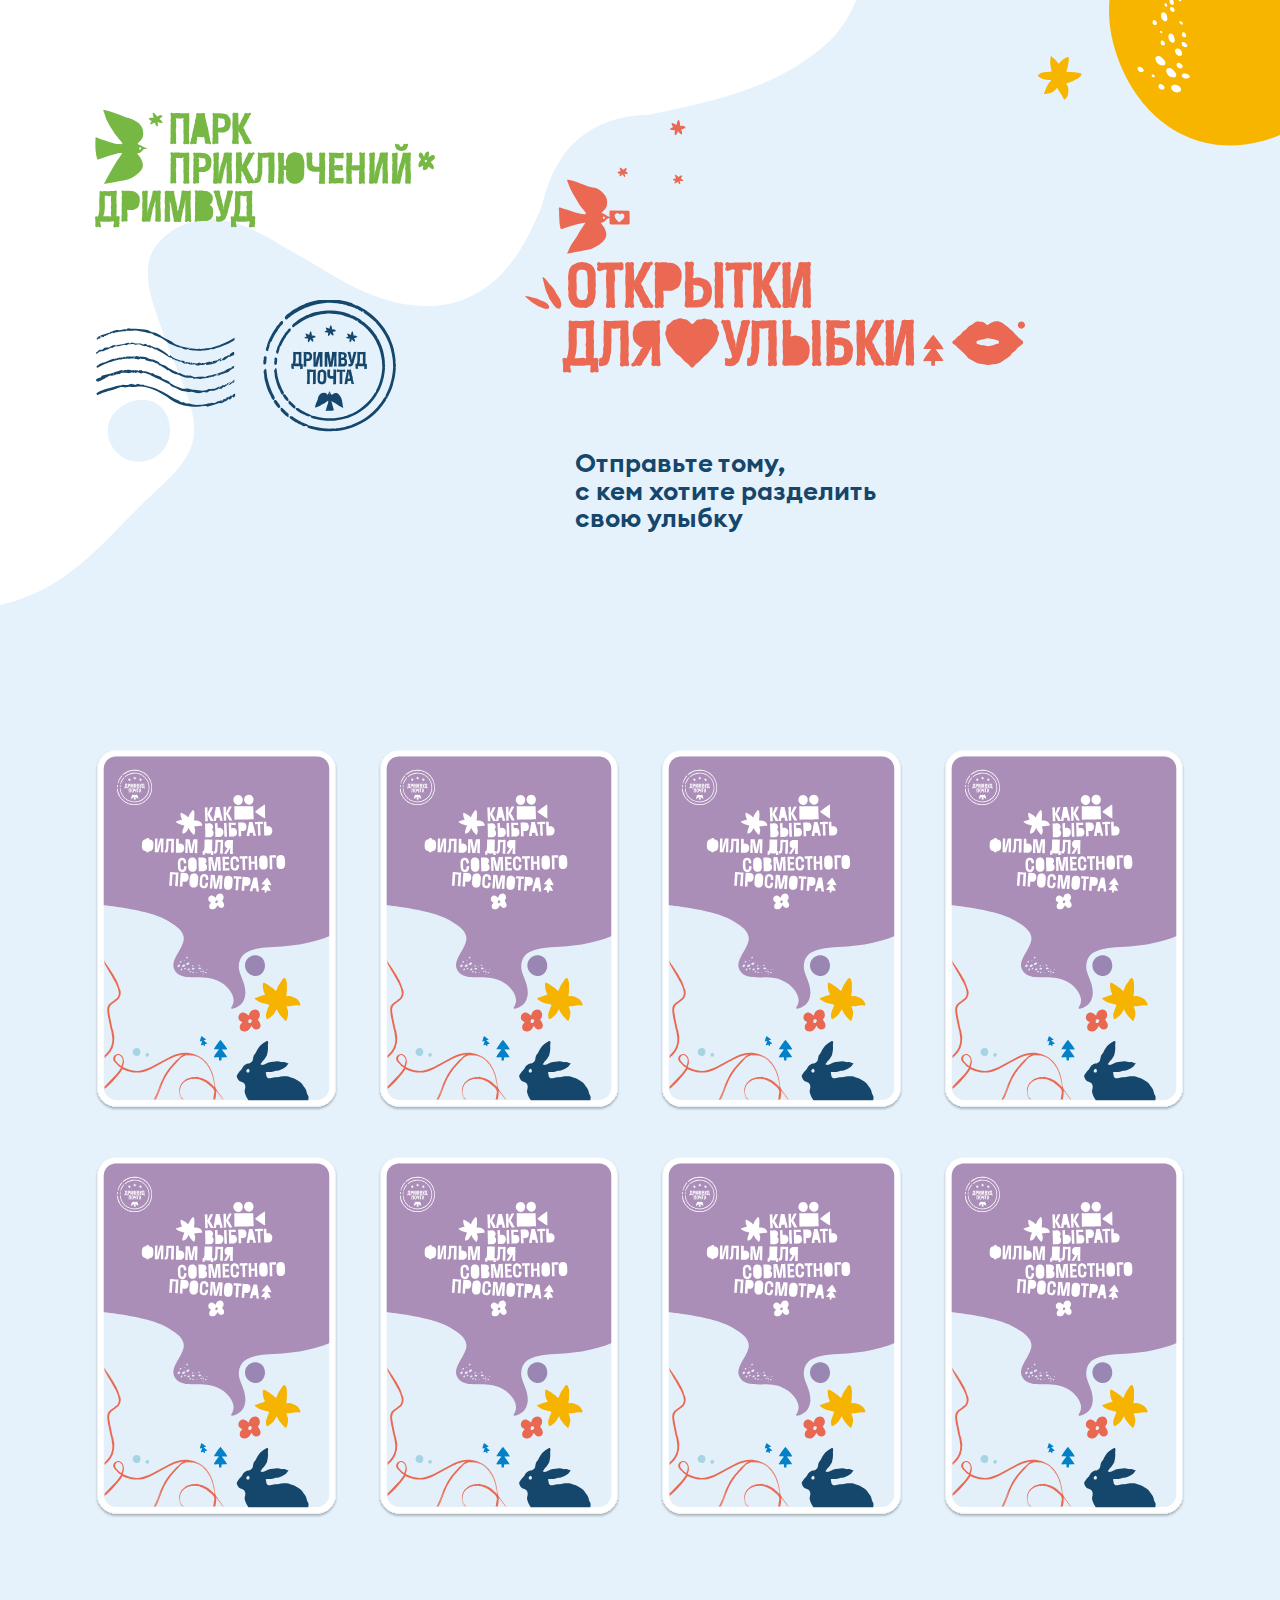
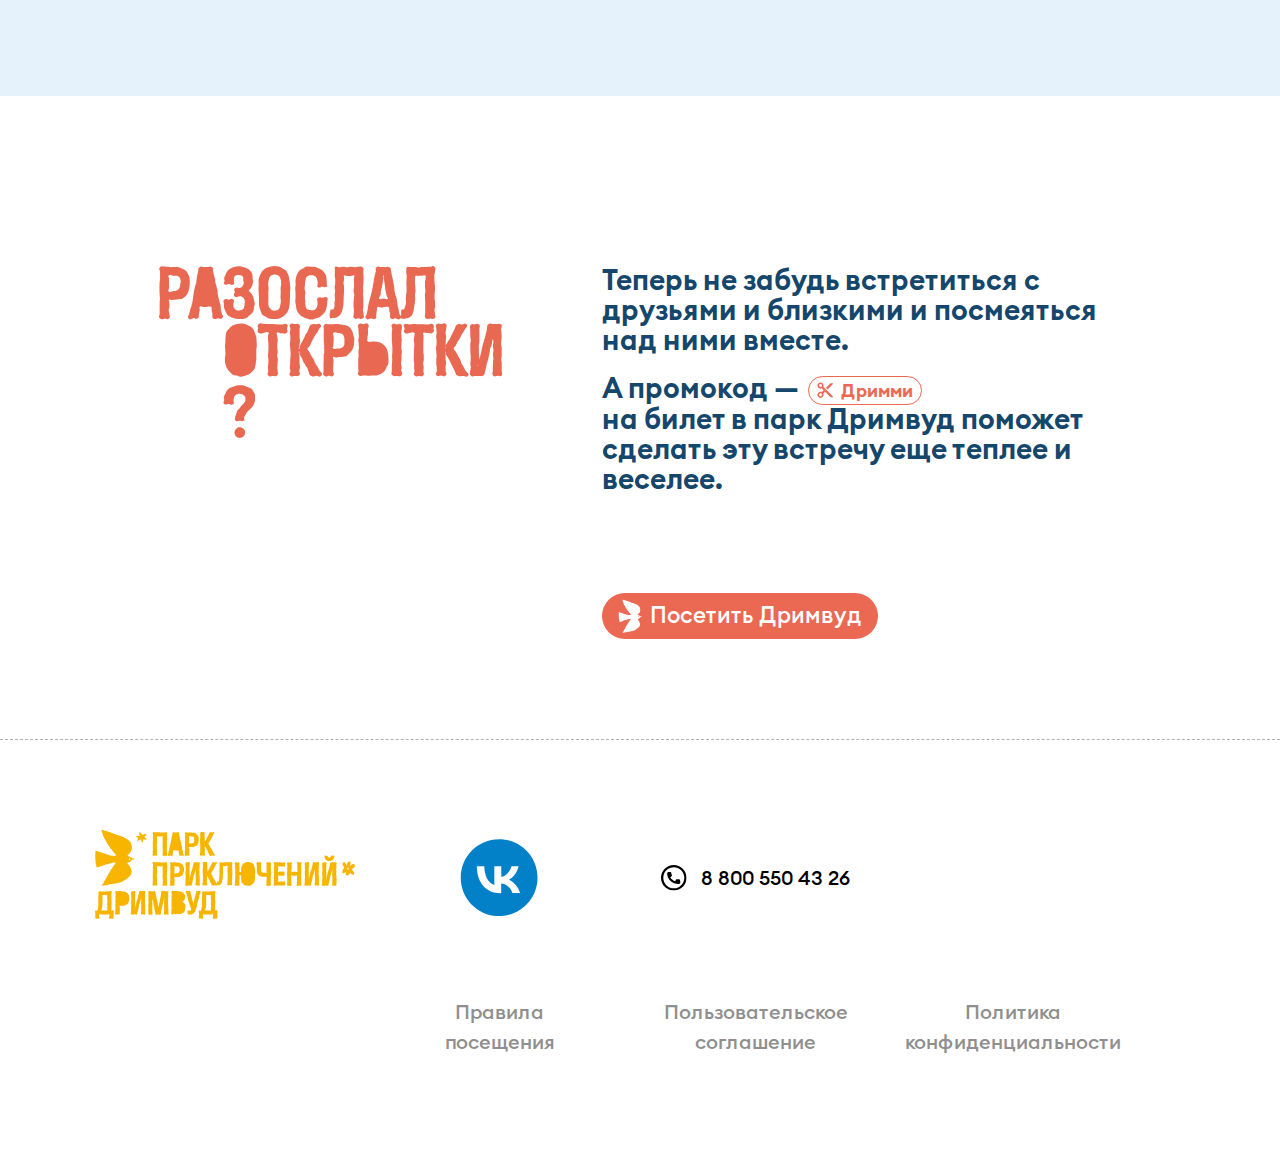
==== index.html @ 54ffe5b6 "deploy: 79c22cb27143d0b52bfee09e46a48579f4ec0e65" ====
<!DOCTYPE html>
<html lang="ru-RU">
  <head>
    <meta charset="utf-8">
    <title>Главная</title><!--[if IE]>
    <meta http-equiv="X-UA-Compatible" content="IE = edge"><![endif]-->
    <meta name="viewport" content="width=device-width,initial-scale=1">
    <meta name="keywords" content=""><!--favicon-->
<link rel="shortcut icon" href="favicon.ico" type="image/x-icon">
<link rel="icon" href="favicon.ico" type="image/x-icon">
<!--favicon end-->
    <link rel="stylesheet" type="text/css" href="assets/css/libs.min.css">
    <link rel="stylesheet" type="text/css" href="assets/css/main.css"><!--[if lt IE 9]>
    <script src="https://cdnjs.cloudflare.com/ajax/libs/html5shiv/3.7.3/html5shiv-printshiv.min.js"></script><![endif]-->
<!-- Yandex map script -->
    <script src="https://api-maps.yandex.ru/2.1/?apikey=dad86943-dfef-45bd-9c5e-c404323cb093&amp;lang=ru_RU" type="text/javascript"></script>
  </head>
  <body>
    <div class="page">
      <header class="header">
        <div class="header__container container"><a class="header__logo" href="##"><img src="./assets/img/logo.svg"></a><img class="header__decor-sun" src="./assets/img/header/decor-sun.svg"><img class="header__decor-seal" src="./assets/img/header/decor-seal.svg">
          <div class="header__decor-text"><img class="header__decor-postcards-text" src="./assets/img/header/decor-postcards-text.svg">
            <p class="header__text">Отправьте тому, <br> с кем хотите разделить <br> свою улыбку</p>
          </div>
        </div>
      </header>
      <main>
        <div class="container container-width-full">
          <section class="cards">
            <div class="cards__list"><a class="cards__item" href="details-card.html"><img src="./assets/img/cards/01.svg"></a><a class="cards__item" href="details-card.html"><img src="./assets/img/cards/01.svg"></a><a class="cards__item" href="details-card.html"><img src="./assets/img/cards/01.svg"></a><a class="cards__item" href="details-card.html"><img src="./assets/img/cards/01.svg"></a><a class="cards__item" href="details-card.html"><img src="./assets/img/cards/01.svg"></a><a class="cards__item" href="details-card.html"><img src="./assets/img/cards/01.svg"></a><a class="cards__item" href="details-card.html"><img src="./assets/img/cards/01.svg"></a><a class="cards__item" href="details-card.html"><img src="./assets/img/cards/01.svg"></a></div>
          </section>
        </div>
        <div class="container container-width-full">
          <section class="feedback">
            <div class="feedback__container"><img class="feedback__title" src="./assets/img/title-feedback.svg">
              <div class="feedback__content">
                <p>Теперь не забудь встретиться с друзьями и близкими и посмеяться над ними вместе.</p>
                <p>А промокод —<span>Дримми</span><br>на билет в парк Дримвуд поможет сделать эту встречу еще теплее и веселее.</p><a class="feedback__link" href="##"><img src="./assets/img/icons/bird.svg">Посетить Дримвуд</a>
              </div>
            </div>
          </section>
        </div>
      </main>
      <footer class="footer">
        <div class="container footer__container">
          <div class="footer__content"><a class="footer__logo" href="##"><img src="./assets/img/logo-footer.svg"></a><a class="footer__social" href="##"><img src="./assets/img/icons/vk.svg"></a><a class="footer__tel" href="tel:88005504326">8 800 550 43 26</a><a class="footer__link footer__link--rules" href="##">Правила <br> посещения</a><a class="footer__link footer__link--agreement" href="##">Пользовательское <br> соглашение</a><a class="footer__link footer__link--politics" href="##">Политика <br> конфиденциальности</a></div>
        </div>
      </footer>
    </div>
    <script src="assets/js/libs.min.js"></script>
    <script src="assets/js/main.js" type="module"></script>
  </body>
</html>
---- assets/css/libs.min.css ----
@keyframes swiper-preloader-spin{to{transform:rotate(360deg)}}@font-face{font-family:swiper-icons;src:url("data:application/font-woff;charset=utf-8;base64, [base64]//wADZ2x5ZgAAAywAAADMAAAD2MHtryVoZWFkAAABbAAAADAAAAA2E2+eoWhoZWEAAAGcAAAAHwAAACQC9gDzaG10eAAAAigAAAAZAAAArgJkABFsb2NhAAAC0AAAAFoAAABaFQAUGG1heHAAAAG8AAAAHwAAACAAcABAbmFtZQAAA/gAAAE5AAACXvFdBwlwb3N0AAAFNAAAAGIAAACE5s74hXjaY2BkYGAAYpf5Hu/j+W2+MnAzMYDAzaX6QjD6/4//Bxj5GA8AuRwMYGkAPywL13jaY2BkYGA88P8Agx4j+/8fQDYfA1AEBWgDAIB2BOoAeNpjYGRgYNBh4GdgYgABEMnIABJzYNADCQAACWgAsQB42mNgYfzCOIGBlYGB0YcxjYGBwR1Kf2WQZGhhYGBiYGVmgAFGBiQQkOaawtDAoMBQxXjg/wEGPcYDDA4wNUA2CCgwsAAAO4EL6gAAeNpj2M0gyAACqxgGNWBkZ2D4/wMA+xkDdgAAAHjaY2BgYGaAYBkGRgYQiAHyGMF8FgYHIM3DwMHABGQrMOgyWDLEM1T9/w8UBfEMgLzE////P/5//f/V/xv+r4eaAAeMbAxwIUYmIMHEgKYAYjUcsDAwsLKxc3BycfPw8jEQA/[base64]/uznmfPFBNODM2K7MTQ45YEAZqGP81AmGGcF3iPqOop0r1SPTaTbVkfUe4HXj97wYE+yNwWYxwWu4v1ugWHgo3S1XdZEVqWM7ET0cfnLGxWfkgR42o2PvWrDMBSFj/IHLaF0zKjRgdiVMwScNRAoWUoH78Y2icB/yIY09An6AH2Bdu/UB+yxopYshQiEvnvu0dURgDt8QeC8PDw7Fpji3fEA4z/PEJ6YOB5hKh4dj3EvXhxPqH/SKUY3rJ7srZ4FZnh1PMAtPhwP6fl2PMJMPDgeQ4rY8YT6Gzao0eAEA409DuggmTnFnOcSCiEiLMgxCiTI6Cq5DZUd3Qmp10vO0LaLTd2cjN4fOumlc7lUYbSQcZFkutRG7g6JKZKy0RmdLY680CDnEJ+UMkpFFe1RN7nxdVpXrC4aTtnaurOnYercZg2YVmLN/d/gczfEimrE/fs/bOuq29Zmn8tloORaXgZgGa78yO9/cnXm2BpaGvq25Dv9S4E9+5SIc9PqupJKhYFSSl47+Qcr1mYNAAAAeNptw0cKwkAAAMDZJA8Q7OUJvkLsPfZ6zFVERPy8qHh2YER+3i/BP83vIBLLySsoKimrqKqpa2hp6+jq6RsYGhmbmJqZSy0sraxtbO3sHRydnEMU4uR6yx7JJXveP7WrDycAAAAAAAH//wACeNpjYGRgYOABYhkgZgJCZgZNBkYGLQZtIJsFLMYAAAw3ALgAeNolizEKgDAQBCchRbC2sFER0YD6qVQiBCv/H9ezGI6Z5XBAw8CBK/m5iQQVauVbXLnOrMZv2oLdKFa8Pjuru2hJzGabmOSLzNMzvutpB3N42mNgZGBg4GKQYzBhYMxJLMlj4GBgAYow/P/PAJJhLM6sSoWKfWCAAwDAjgbRAAB42mNgYGBkAIIbCZo5IPrmUn0hGA0AO8EFTQAA") format("woff");font-weight:400;font-style:normal}:root{--swiper-theme-color: #007aff}.swiper-container{margin-left:auto;margin-right:auto;position:relative;overflow:hidden;list-style:none;padding:0;z-index:1}.swiper-container-vertical>.swiper-wrapper{flex-direction:column}.swiper-slide,.swiper-wrapper{width:100%;height:100%;position:relative;transition-property:transform}.swiper-wrapper{z-index:1;display:flex;box-sizing:content-box}.swiper-container-android .swiper-slide,.swiper-wrapper{transform:translate3d(0,0,0)}.swiper-container-multirow>.swiper-wrapper{flex-wrap:wrap}.swiper-container-multirow-column>.swiper-wrapper{flex-wrap:wrap;flex-direction:column}.swiper-container-free-mode>.swiper-wrapper{transition-timing-function:ease-out;margin:0 auto}.swiper-slide{flex-shrink:0}.swiper-slide-invisible-blank{visibility:hidden}.swiper-container-autoheight,.swiper-container-autoheight .swiper-slide{height:auto}.swiper-container-autoheight .swiper-wrapper{align-items:flex-start;transition-property:transform,height}.swiper-container-3d{perspective:1200px}.swiper-container-3d .swiper-cube-shadow,.swiper-container-3d .swiper-slide,.swiper-container-3d .swiper-slide-shadow-bottom,.swiper-container-3d .swiper-slide-shadow-left,.swiper-container-3d .swiper-slide-shadow-right,.swiper-container-3d .swiper-slide-shadow-top,.swiper-container-3d .swiper-wrapper{transform-style:preserve-3d}.swiper-container-3d .swiper-slide-shadow-bottom,.swiper-container-3d .swiper-slide-shadow-left,.swiper-container-3d .swiper-slide-shadow-right,.swiper-container-3d .swiper-slide-shadow-top{position:absolute;left:0;top:0;width:100%;height:100%;pointer-events:none;z-index:10}.swiper-container-3d .swiper-slide-shadow-left{background-image:linear-gradient(to left,rgba(0,0,0,.5),transparent)}.swiper-container-3d .swiper-slide-shadow-right{background-image:linear-gradient(to right,rgba(0,0,0,.5),transparent)}.swiper-container-3d .swiper-slide-shadow-top{background-image:linear-gradient(to top,rgba(0,0,0,.5),transparent)}.swiper-container-3d .swiper-slide-shadow-bottom{background-image:linear-gradient(to bottom,rgba(0,0,0,.5),transparent)}.swiper-container-css-mode>.swiper-wrapper{overflow:auto;scrollbar-width:none;-ms-overflow-style:none}.swiper-container-css-mode>.swiper-wrapper::-webkit-scrollbar{display:none}.swiper-container-css-mode>.swiper-wrapper>.swiper-slide{scroll-snap-align:start start}.swiper-container-horizontal.swiper-container-css-mode>.swiper-wrapper{scroll-snap-type:x mandatory}.swiper-container-vertical.swiper-container-css-mode>.swiper-wrapper{scroll-snap-type:y mandatory}:root{--swiper-navigation-size: 44px}.swiper-button-next,.swiper-button-prev{position:absolute;top:50%;width:calc(var(--swiper-navigation-size)/44*27);height:var(--swiper-navigation-size);margin-top:calc(-1*var(--swiper-navigation-size)/2);z-index:10;cursor:pointer;display:flex;align-items:center;justify-content:center;color:var(--swiper-navigation-color,var(--swiper-theme-color))}.swiper-button-next.swiper-button-disabled,.swiper-button-prev.swiper-button-disabled{opacity:.35;cursor:auto;pointer-events:none}.swiper-button-next:after,.swiper-button-prev:after{font-family:swiper-icons;font-size:var(--swiper-navigation-size);text-transform:none!important;letter-spacing:0;font-variant:initial}.swiper-button-prev,.swiper-container-rtl .swiper-button-next{left:10px;right:auto}.swiper-button-prev:after,.swiper-container-rtl .swiper-button-next:after{content:'prev'}.swiper-button-next,.swiper-container-rtl .swiper-button-prev{right:10px;left:auto}.swiper-button-next:after,.swiper-container-rtl .swiper-button-prev:after{content:'next'}.swiper-button-next.swiper-button-white,.swiper-button-prev.swiper-button-white{--swiper-navigation-color: #ffffff}.swiper-button-next.swiper-button-black,.swiper-button-prev.swiper-button-black{--swiper-navigation-color: #000000}.swiper-button-lock{display:none}.swiper-pagination{position:absolute;text-align:center;transition:.3s opacity;transform:translate3d(0,0,0);z-index:10}.swiper-pagination.swiper-pagination-hidden{opacity:0}.swiper-container-horizontal>.swiper-pagination-bullets,.swiper-pagination-custom,.swiper-pagination-fraction{bottom:10px;left:0;width:100%}.swiper-pagination-bullets-dynamic{overflow:hidden;font-size:0}.swiper-pagination-bullets-dynamic .swiper-pagination-bullet{transform:scale(.33);position:relative}.swiper-pagination-bullets-dynamic .swiper-pagination-bullet-active,.swiper-pagination-bullets-dynamic .swiper-pagination-bullet-active-main{transform:scale(1)}.swiper-pagination-bullets-dynamic .swiper-pagination-bullet-active-prev{transform:scale(.66)}.swiper-pagination-bullets-dynamic .swiper-pagination-bullet-active-prev-prev{transform:scale(.33)}.swiper-pagination-bullets-dynamic .swiper-pagination-bullet-active-next{transform:scale(.66)}.swiper-pagination-bullets-dynamic .swiper-pagination-bullet-active-next-next{transform:scale(.33)}.swiper-pagination-bullet{width:8px;height:8px;display:inline-block;border-radius:100%;background:#000;opacity:.2}button.swiper-pagination-bullet{border:0;margin:0;padding:0;box-shadow:none;-webkit-appearance:none;-moz-appearance:none;appearance:none}.swiper-pagination-clickable .swiper-pagination-bullet{cursor:pointer}.swiper-pagination-bullet-active{opacity:1;background:var(--swiper-pagination-color,var(--swiper-theme-color))}.swiper-container-vertical>.swiper-pagination-bullets{right:10px;top:50%;transform:translate3d(0,-50%,0)}.swiper-container-vertical>.swiper-pagination-bullets .swiper-pagination-bullet{margin:6px 0;display:block}.swiper-container-vertical>.swiper-pagination-bullets.swiper-pagination-bullets-dynamic{top:50%;transform:translateY(-50%);width:8px}.swiper-container-vertical>.swiper-pagination-bullets.swiper-pagination-bullets-dynamic .swiper-pagination-bullet{display:inline-block;transition:.2s transform,.2s top}.swiper-container-horizontal>.swiper-pagination-bullets .swiper-pagination-bullet{margin:0 4px}.swiper-container-horizontal>.swiper-pagination-bullets.swiper-pagination-bullets-dynamic{left:50%;transform:translateX(-50%);white-space:nowrap}.swiper-container-horizontal>.swiper-pagination-bullets.swiper-pagination-bullets-dynamic .swiper-pagination-bullet{transition:.2s transform,.2s left}.swiper-container-horizontal.swiper-container-rtl>.swiper-pagination-bullets-dynamic .swiper-pagination-bullet{transition:.2s transform,.2s right}.swiper-pagination-progressbar{background:rgba(0,0,0,.25);position:absolute}.swiper-pagination-progressbar .swiper-pagination-progressbar-fill{background:var(--swiper-pagination-color,var(--swiper-theme-color));position:absolute;left:0;top:0;width:100%;height:100%;transform:scale(0);transform-origin:left top}.swiper-container-rtl .swiper-pagination-progressbar .swiper-pagination-progressbar-fill{transform-origin:right top}.swiper-container-horizontal>.swiper-pagination-progressbar,.swiper-container-vertical>.swiper-pagination-progressbar.swiper-pagination-progressbar-opposite{width:100%;height:4px;left:0;top:0}.swiper-container-horizontal>.swiper-pagination-progressbar.swiper-pagination-progressbar-opposite,.swiper-container-vertical>.swiper-pagination-progressbar{width:4px;height:100%;left:0;top:0}.swiper-pagination-white{--swiper-pagination-color: #ffffff}.swiper-pagination-black{--swiper-pagination-color: #000000}.swiper-pagination-lock{display:none}.swiper-scrollbar{border-radius:10px;position:relative;-ms-touch-action:none;background:rgba(0,0,0,.1)}.swiper-container-horizontal>.swiper-scrollbar{position:absolute;left:1%;bottom:3px;z-index:50;height:5px;width:98%}.swiper-container-vertical>.swiper-scrollbar{position:absolute;right:3px;top:1%;z-index:50;width:5px;height:98%}.swiper-scrollbar-drag{height:100%;width:100%;position:relative;background:rgba(0,0,0,.5);border-radius:10px;left:0;top:0}.swiper-scrollbar-cursor-drag{cursor:move}.swiper-scrollbar-lock{display:none}.swiper-zoom-container{width:100%;height:100%;display:flex;justify-content:center;align-items:center;text-align:center}.swiper-zoom-container>canvas,.swiper-zoom-container>img,.swiper-zoom-container>svg{max-width:100%;max-height:100%;object-fit:contain}.swiper-slide-zoomed{cursor:move}.swiper-lazy-preloader{width:42px;height:42px;position:absolute;left:50%;top:50%;margin-left:-21px;margin-top:-21px;z-index:10;transform-origin:50%;animation:swiper-preloader-spin 1s infinite linear;box-sizing:border-box;border:4px solid var(--swiper-preloader-color,var(--swiper-theme-color));border-radius:50%;border-top-color:transparent}.swiper-lazy-preloader-white{--swiper-preloader-color: #fff}.swiper-lazy-preloader-black{--swiper-preloader-color: #000}.swiper-container .swiper-notification{position:absolute;left:0;top:0;pointer-events:none;opacity:0;z-index:-1000}.swiper-container-fade.swiper-container-free-mode .swiper-slide{transition-timing-function:ease-out}.swiper-container-fade .swiper-slide{pointer-events:none;transition-property:opacity}.swiper-container-fade .swiper-slide .swiper-slide{pointer-events:none}.swiper-container-fade .swiper-slide-active,.swiper-container-fade .swiper-slide-active .swiper-slide-active{pointer-events:auto}.swiper-container-cube,.swiper-container-flip{overflow:visible}.swiper-container-cube .swiper-slide{pointer-events:none;-webkit-backface-visibility:hidden;backface-visibility:hidden;z-index:1;visibility:hidden;transform-origin:0 0;width:100%;height:100%}.swiper-container-cube .swiper-slide .swiper-slide{pointer-events:none}.swiper-container-cube.swiper-container-rtl .swiper-slide{transform-origin:100% 0}.swiper-container-cube .swiper-slide-active .swiper-slide-active{pointer-events:auto}.swiper-container-cube .swiper-slide-active,.swiper-container-cube .swiper-slide-next,.swiper-container-cube .swiper-slide-next+.swiper-slide,.swiper-container-cube .swiper-slide-prev{pointer-events:auto;visibility:visible}.swiper-container-cube .swiper-slide-shadow-bottom,.swiper-container-cube .swiper-slide-shadow-left,.swiper-container-cube .swiper-slide-shadow-right,.swiper-container-cube .swiper-slide-shadow-top{z-index:0;-webkit-backface-visibility:hidden;backface-visibility:hidden}.swiper-container-cube .swiper-cube-shadow{position:absolute;left:0;bottom:0;width:100%;height:100%;background:#000;opacity:.6;-webkit-filter:blur(50px);filter:blur(50px);z-index:0}.swiper-container-flip .swiper-slide{pointer-events:none;-webkit-backface-visibility:hidden;backface-visibility:hidden;z-index:1}.swiper-container-flip .swiper-slide .swiper-slide{pointer-events:none}.swiper-container-flip .swiper-slide-active,.swiper-container-flip .swiper-slide-active .swiper-slide-active{pointer-events:auto}.swiper-container-flip .swiper-slide-shadow-bottom,.swiper-container-flip .swiper-slide-shadow-left,.swiper-container-flip .swiper-slide-shadow-right,.swiper-container-flip .swiper-slide-shadow-top{z-index:0;-webkit-backface-visibility:hidden;backface-visibility:hidden}
---- assets/css/main.css ----
html{font-family:"EuclidCircularB",sans-serif;font-weight:500;-moz-text-size-adjust:none;-ms-text-size-adjust:none;text-size-adjust:none;-webkit-text-size-adjust:none;line-height:1.5;font-size:16px;overflow-x:hidden;max-width:100vw;scroll-behavior:smooth}body{margin:0;min-height:100vh}details,main{display:block}h1{font-size:2em}hr{-webkit-box-sizing:content-box;box-sizing:content-box;height:0;overflow:visible}code,kbd,pre,samp{font-family:monospace,monospace;font-size:1em}a{background-color:transparent;color:inherit;text-decoration:none}abbr[title]{border-bottom:none;-webkit-text-decoration:underline dotted;text-decoration:underline dotted}b,strong{font-weight:bolder}small{font-size:80%}sub,sup{font-size:75%;line-height:0;position:relative;vertical-align:baseline}sub{bottom:-.25em}sup{top:-.5em}img{border-style:none}button{line-height:1.15}input,optgroup,select,textarea{font-family:inherit;font-size:100%;line-height:1.15}button,input{overflow:visible}button,select{text-transform:none}[type=button],[type=reset],[type=submit],button{-webkit-appearance:button}[type=button]::-moz-focus-inner,[type=reset]::-moz-focus-inner,[type=submit]::-moz-focus-inner,button::-moz-focus-inner{border-style:none}[type=button]:-moz-focusring,[type=reset]:-moz-focusring,[type=submit]:-moz-focusring,button:-moz-focusring{outline:1px dotted ButtonText}fieldset{padding:.35em .75em .625emx}legend{color:inherit;display:table;max-width:100%;white-space:normal}progress{vertical-align:baseline}textarea{overflow:auto}[type=checkbox],[type=radio],legend{-webkit-box-sizing:border-box;box-sizing:border-box}[type=number]::-webkit-inner-spin-button,[type=number]::-webkit-outer-spin-button{height:auto}[type=search]{-webkit-appearance:textfield;outline-offset:-2px}[type=search]::-webkit-search-decoration{-webkit-appearance:none}::-webkit-file-upload-button{-webkit-appearance:button;font:inherit}summary{display:list-item}[hidden],template{display:none}*{margin:0;padding:0;-webkit-box-sizing:border-box;box-sizing:border-box}button{border:0;background:0 0;color:inherit;font:inherit}ul{list-style-type:none}u{text-decoration:none}@font-face{font-family:"EuclidCircularB";font-weight:500;font-style:normal;src:url(../fonts/EuclidCircularB/EuclidCircularB-Medium.woff2) format("woff2"),url(../fonts/EuclidCircularB/EuclidCircularB-Medium.woff) format("woff")}@font-face{font-family:"EuclidCircularB";font-weight:600;font-style:normal;src:url(../fonts/EuclidCircularB/EuclidCircularB-SemiBold.woff2) format("woff2"),url(../fonts/EuclidCircularB/EuclidCircularB-SemiBold.woff) format("woff")}h1,h1>strong,h2,h2>strong,h3,h3>strong,h4,h4>strong,h5,h5>strong,h6,h6>strong,p,p>strong{font-weight:400}body.js-block-scroll{position:fixed}.page{overflow:clip;min-height:100%;display:-webkit-box;display:-ms-flexbox;display:-webkit-flex;display:flex;-webkit-box-orient:vertical;-webkit-box-direction:normal;-ms-flex-direction:column;-webkit-flex-direction:column;flex-direction:column;min-width:100%}main{-webkit-flex:1 1 auto;flex:1 1 auto;-webkit-box-flex:1;-ms-flex:1 1 auto;background-color:#e6f2fb;padding-top:750px}@media (max-width:1080px){main{padding-top:650px}}@media (max-width:768px){main{padding-top:600px}}@media (max-width:480px){main{padding-top:460px}}.container{max-width:1800px;min-width:280px;width:calc(100vw - 190px);margin:0 auto;-webkit-box-sizing:content-box;box-sizing:content-box}@media (max-width:1080px){.container{width:calc(100vw - 80px)}}@media (max-width:768px){.container{width:calc(100vw - 40px)}}.container.container-width-full{max-width:100%;width:100%}@media (max-width:1080px){.container.container-width-full{width:100%}}@media (max-width:768px){.container.container-width-full{width:100%}}.container.container-width-full>*{padding-left:95px;padding-right:95px}@media (max-width:1080px){.container.container-width-full>*{padding-left:40px;padding-right:40px}}@media (max-width:768px){.container.container-width-full>*{padding-left:20px;padding-right:20px}}.hidden{display:none}.visually-hidden{position:absolute;width:1px;height:1px;margin:-1px;border:0;padding:0;white-space:nowrap;-webkit-clip-path:inset(100%);clip-path:inset(100%);clip:rect(0 0 0 0);overflow:hidden}.section-column{display:-webkit-box;display:-webkit-flex;display:-ms-flexbox;display:flex;-webkit-box-orient:vertical;-webkit-box-direction:normal;-webkit-flex-direction:column;-ms-flex-direction:column;flex-direction:column;gap:160px}@media (max-width:768px){.section-column{gap:90px}}.title-section{font-size:clamp(24px,24px + 32*(100vw - 768px)/1152,56px);font-weight:500;text-align:center;margin-bottom:clamp(28px,28px + 52*(100vw - 768px)/1152,80px)}.flex-center{display:-webkit-box;display:-webkit-flex;display:-ms-flexbox;display:flex;-webkit-box-align:center;-webkit-align-items:center;-ms-flex-align:center;align-items:center;-webkit-box-pack:center;-webkit-justify-content:center;-ms-flex-pack:center;justify-content:center}@media (max-width:768px){.tablet-hidden{display:none}}@media (min-width:768px){.desctop-hidden{display:none}}.header{position:absolute;top:0;left:0;right:0;width:100%;height:600px;overflow-x:hidden;overflow-y:initial}@media (max-width:600px){.header{height:550px}}@media (max-width:480px){.header{height:480px}}.header__container{position:relative;display:-webkit-box;display:-webkit-flex;display:-ms-flexbox;display:flex;padding-top:110px}@media (max-width:1080px){.header__container{padding-top:67px}}@media (max-width:768px){.header__container{padding-top:48px}}@media (max-width:480px){.header__container{padding-top:32px}}.header__logo img{width:340px}@media (max-width:1080px){.header__logo img{width:clamp(130px,130px + 190*(100vw - 320px)/760,320px)}}.header__decor-sun{position:absolute;-o-object-fit:cover;object-fit:cover;right:1px;top:1px;-webkit-transform:translateY(-52%);-ms-transform:translateY(-52%);transform:translateY(-52%)}@media (max-width:1300px){.header__decor-sun{-webkit-transform:translate(65%,-47%) rotate(106deg);-ms-transform:translate(65%,-47%) rotate(106deg);transform:translate(65%,-47%) rotate(106deg);width:350px}}@media (max-width:1080px){.header__decor-sun{width:300px}}@media (max-width:480px){.header__decor-sun{width:250px}}@media (max-width:400px){.header__decor-sun{width:200px}}.header__decor-seal{position:absolute;-o-object-fit:cover;object-fit:cover;left:1px;top:300px}@media (max-width:1600px){.header__decor-seal{width:300px}}@media (max-width:1080px){.header__decor-seal{width:clamp(130px,130px + 140*(100vw - 320px)/760,270px)}}@media (max-width:900px){.header__decor-seal{top:250px}}@media (max-width:600px){.header__decor-seal{top:160px}}@media (max-width:480px){.header__decor-seal{top:120px}}.header__decor-text{position:absolute;right:230px;top:30px}@media (max-width:1600px){.header__decor-text{top:120px;right:160px}}@media (max-width:1200px){.header__decor-text{right:50px}}@media (max-width:1080px){.header__decor-text{right:30px}}@media (max-width:600px){.header__decor-text{top:290px;left:0;right:0;margin:0 auto;width:-webkit-fit-content;width:-moz-fit-content;width:fit-content}}@media (max-width:480px){.header__decor-text{top:210px}}.header__decor-postcards-text{-o-object-fit:cover;object-fit:cover;margin-bottom:70px}@media (max-width:1600px){.header__decor-postcards-text{width:500px}}@media (max-width:1080px){.header__decor-postcards-text{width:480px;margin-bottom:60px}}@media (max-width:900px){.header__decor-postcards-text{width:380px}}@media (max-width:768px){.header__decor-postcards-text{width:300px;margin-bottom:40px}}@media (max-width:600px){.header__decor-postcards-text{margin-bottom:32px}}@media (max-width:480px){.header__decor-postcards-text{width:250px;margin-bottom:24px}}@media (max-width:400px){.header__decor-postcards-text{width:200px}}.header__text{color:#15466b;line-height:1.06;font-weight:600;margin-left:50px;font-size:clamp(18px,calc(18px + (36 - 18)*((100vw - 768px)/(1920 - 768))),36px)}@media (max-width:768px){.header__text{margin-left:20px}}main{background-image:url(../img/decor-top-main.svg);background-repeat:no-repeat;background-size:68% auto}.cards{padding-bottom:172px}@media (max-width:1080px){.cards{padding-bottom:56px}}@media (max-width:768px){.cards{padding-bottom:48px}}.cards__list{display:grid;-webkit-box-pack:center;-webkit-justify-content:center;-ms-flex-pack:center;justify-content:center;grid-template-columns:repeat(4,1fr);gap:40px}@media (max-width:1080px){.cards__list{grid-template-columns:repeat(2,1fr)}}@media (max-width:768px){.cards__list{gap:20px}}.cards__item img{width:100%;max-width:420px;height:auto;-o-object-fit:cover;object-fit:cover;-webkit-transition:.5s;-o-transition:.5s;transition:.5s}.cards__item img:hover{-webkit-transform:scale(1.02);-ms-transform:scale(1.02);transform:scale(1.02)}.feedback{background-color:#fff}.feedback__container{display:-webkit-box;display:-webkit-flex;display:-ms-flexbox;display:flex;-webkit-column-gap:100px;-moz-column-gap:100px;column-gap:100px;-webkit-box-pack:center;-webkit-justify-content:center;-ms-flex-pack:center;justify-content:center;-webkit-box-align:start;-webkit-align-items:start;-ms-flex-align:start;align-items:start;padding:170px 0 100px}@media (max-width:1080px){.feedback__container{-webkit-column-gap:48px;-moz-column-gap:48px;column-gap:48px;-webkit-box-pack:justify;-webkit-justify-content:space-between;-ms-flex-pack:justify;justify-content:space-between}}@media (max-width:768px){.feedback__container{-webkit-box-orient:vertical;-webkit-box-direction:normal;-webkit-flex-direction:column;-ms-flex-direction:column;flex-direction:column;padding:80px 0;gap:48px}}@media (max-width:480px){.feedback__container{padding:48px 0}}.feedback__title{width:343px}@media (max-width:1080px){.feedback__title{width:clamp(170px,170px + 130*(100vw - 320px)/760,300px)}}.feedback__content{width:100%;max-width:520px}.feedback__content p{font-weight:600;font-size:clamp(22px,calc(22px + (36 - 22)*((100vw - 768px)/(1920 - 768))),36px);line-height:1.06;color:#15466b}.feedback__content p:not(:last-child){margin-bottom:18px}@media (max-width:1080px){.feedback__content{max-width:460px}}.feedback__content span,.feedback__link{display:-webkit-inline-box;display:-webkit-inline-flex;display:-ms-inline-flexbox;display:inline-flex;-webkit-box-align:center;-webkit-align-items:center;-ms-flex-align:center;align-items:center;-webkit-box-pack:center;-webkit-justify-content:center;-ms-flex-pack:center;justify-content:center;gap:8px}.feedback__content span{position:relative;color:#eb6852;font-size:18px;padding:4px 8px;border:1px solid currentColor;border-radius:20px;vertical-align:middle;margin-left:8px}.feedback__content span::before,.footer__tel::before{content:"";display:inline-block;background-image:url(../img/icons/scissors.svg);background-repeat:no-repeat;background-position:center;background-size:cover;width:16px;height:16px}@media (max-width:768px){.feedback__content span::before{width:14px;height:14px}.feedback__content span{font-size:16px}}@media (max-width:480px){.feedback__content span{font-size:14px}}.feedback__link{white-space:nowrap;margin-top:80px;color:#fff;background-color:#eb6852;padding:6px 16px;border-radius:30px;font-size:28px;font-weight:500;font-size:clamp(18px,calc(18px + (28 - 18)*((100vw - 768px)/(1920 - 768))),28px)}.feedback__link img{height:90%;-o-object-fit:cover;object-fit:cover}@media (max-width:768px){.feedback__link{margin-top:40px}}.details-card{padding-bottom:100px}@media (min-width:1080px){.details-card{background-image:url(../img/decor-details-card.svg);background-size:40% auto;background-position:left bottom 35%;background-repeat:no-repeat}}@media (min-width:1080px) and (max-width:1300px){.details-card{background-position:left bottom 20%;background-size:30% auto}}@media (min-width:1080px) and (max-width:480px){.details-card{padding-bottom:56px}}.details-card__container{display:grid;grid-template-columns:360px auto;gap:72px;-webkit-box-pack:right;-webkit-justify-content:right;-ms-flex-pack:right;justify-content:right}@media (max-width:1080px){.details-card__container{grid-template-columns:1fr}}@media (max-width:480px){.details-card__container{gap:48px}}.details-card__card{max-width:880px;width:100%;height:auto;-o-object-fit:cover;object-fit:cover}.details-card__feedback{display:-webkit-box;display:-webkit-flex;display:-ms-flexbox;display:flex;-webkit-box-orient:vertical;-webkit-box-direction:normal;-webkit-flex-direction:column;-ms-flex-direction:column;flex-direction:column;gap:72px}.details-card__feedback-title{max-width:270px}@media (max-width:768px){.details-card__feedback-title{max-width:200px}}@media (max-width:480px){.details-card__feedback-title{max-width:160px}}@media (max-width:1080px){.details-card__feedback{display:grid;grid-template-columns:auto auto}}@media (max-width:768px){.details-card__feedback{grid-template-columns:1fr;-webkit-box-pack:center;-webkit-justify-content:center;-ms-flex-pack:center;justify-content:center}.details-card__feedback>*{margin:0 auto}}@media (max-width:480px){.details-card__feedback{gap:48px}}.details-card__buttons,.details-card__feedback-btn{display:-webkit-box;display:-webkit-flex;display:-ms-flexbox;display:flex}.details-card__buttons{-webkit-box-orient:vertical;-webkit-box-direction:normal;-webkit-flex-direction:column;-ms-flex-direction:column;flex-direction:column;gap:8px;width:-webkit-fit-content;width:-moz-fit-content;width:fit-content}.details-card__feedback-btn{background-color:#eb6852;padding:8px 16px;color:#fff;border-radius:30px;font-size:clamp(16px,calc(16px + (24 - 16)*((100vw - 768px)/(1920 - 768))),24px);-webkit-box-align:center;-webkit-align-items:center;-ms-flex-align:center;align-items:center;white-space:nowrap;gap:12px;cursor:pointer}@media (max-width:768px){.details-card__feedback-btn{padding:4px 12px}}.details-card__feedback-btn svg{width:28px;height:28px}@media (max-width:768px){.details-card__feedback-btn svg{width:20px;height:20px}}.details-card__feedback-btn svg path{fill:#fff}.details-card__feedback-btn:hover{opacity:.8}.details-card__social-list{display:-webkit-box;display:-webkit-flex;display:-ms-flexbox;display:flex;-webkit-box-align:center;-webkit-align-items:center;-ms-flex-align:center;align-items:center;gap:16px}@media (max-width:1080px){.details-card__social-list{grid-column:2/3}}@media (max-width:768px){.details-card__social-list{grid-column:1/-1;-webkit-box-pack:center;-webkit-justify-content:center;-ms-flex-pack:center;justify-content:center}}.details-card .social__icon{width:65px;-o-object-fit:cover;object-fit:cover}@media (max-width:768px){.details-card .social__icon{width:50px}}.footer{border-top:1px dashed #b1b1b1}.footer__content{padding:90px 160px 140px 0;display:grid;grid-template-columns:repeat(4,1fr);gap:72px 32px;-webkit-box-pack:justify;-webkit-justify-content:space-between;-ms-flex-pack:justify;justify-content:space-between}@media (max-width:1600px){.footer__content{padding-right:120px}}@media (max-width:1400px){.footer__content{padding:90px 60px 100px 0}}@media (max-width:1080px){.footer__content{padding-right:32px;grid-template-columns:repeat(3,1fr)}}.footer__content>*{margin:0 auto;text-align:center}@media (max-width:768px){.footer__content{gap:48px 24px;padding-right:24px}}@media (max-width:600px){.footer__content{grid-template-columns:1fr}}@media (max-width:480px){.footer__content{gap:32px;padding:56px 0}}.footer__logo img{width:260px}@media (max-width:1080px){.footer__logo img{width:250px}}@media (max-width:768px){.footer__logo img{width:200px}}@media (max-width:650px){.footer__logo img{width:180px}}.footer__social,.footer__tel{display:-webkit-box;display:-webkit-flex;display:-ms-flexbox;display:flex;-webkit-box-align:center;-webkit-align-items:center;-ms-flex-align:center;align-items:center}.footer__social{-webkit-box-pack:center;-webkit-justify-content:center;-ms-flex-pack:center;justify-content:center}.footer__social img{width:78px}@media (max-width:1080px){.footer__social img{width:60px}}@media (max-width:768px){.footer__social img{width:50px}}@media (max-width:600px){.footer__social img{grid-column:1/-1;grid-row:2/3}}.footer__tel{position:relative;grid-column:3/4;gap:14px;font-size:24px;font-weight:500;white-space:nowrap}.footer__tel::before{background-image:url(../img/icons/phone.svg);width:26px;height:26px;aspect-ratio:1/1}@media (max-width:1400px){.footer__tel{font-size:20px}}@media (max-width:1080px){.footer__tel{font-size:18px}}@media (max-width:768px){.footer__tel{font-size:16px}.footer__tel::before{width:20px;height:20px}}@media (max-width:600px){.footer__tel{grid-column:1/-1;grid-row:3/4}}.footer__link{color:#8f8f8f;font-size:24px;font-weight:500;white-space:nowrap}@media (max-width:1400px){.footer__link{font-size:20px}}@media (max-width:1080px){.footer__link{font-size:18px}}@media (max-width:768px){.footer__link{font-size:16px}}.footer__link--rules{grid-column:2/3;grid-row:2/3}@media (max-width:600px){.footer__link--rules{grid-column:1/-1;grid-row:4/5}}.footer__link--agreement{grid-column:3/4;grid-row:2/3}@media (max-width:1080px){.footer__link--agreement{grid-column:2/3;grid-row:3/4}}@media (max-width:600px){.footer__link--agreement{grid-column:1/-1;grid-row:5/6}}.footer__link--politics{grid-column:4/5;grid-row:2/3}@media (max-width:1080px){.footer__link--politics{grid-column:2/3;grid-row:4/5}}@media (max-width:600px){.footer__link--politics{grid-column:1/-1;grid-row:6/7}}
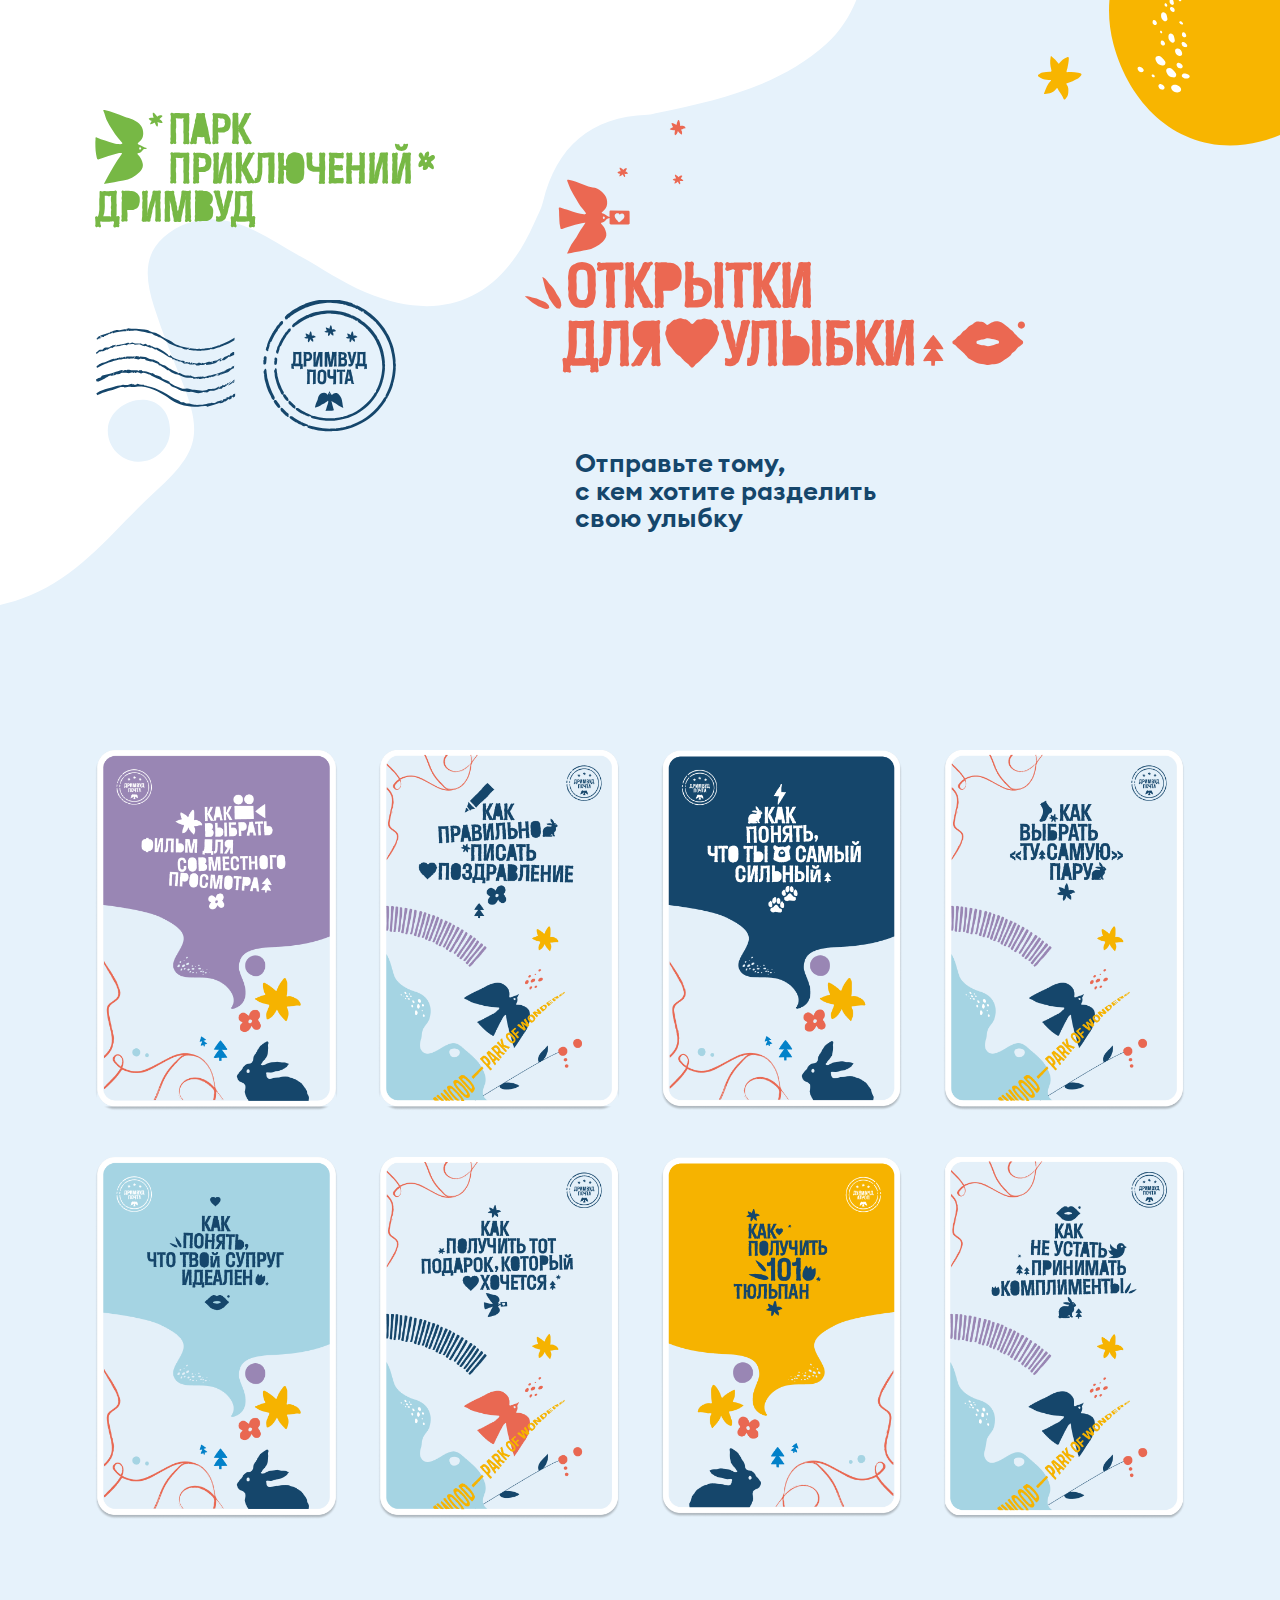
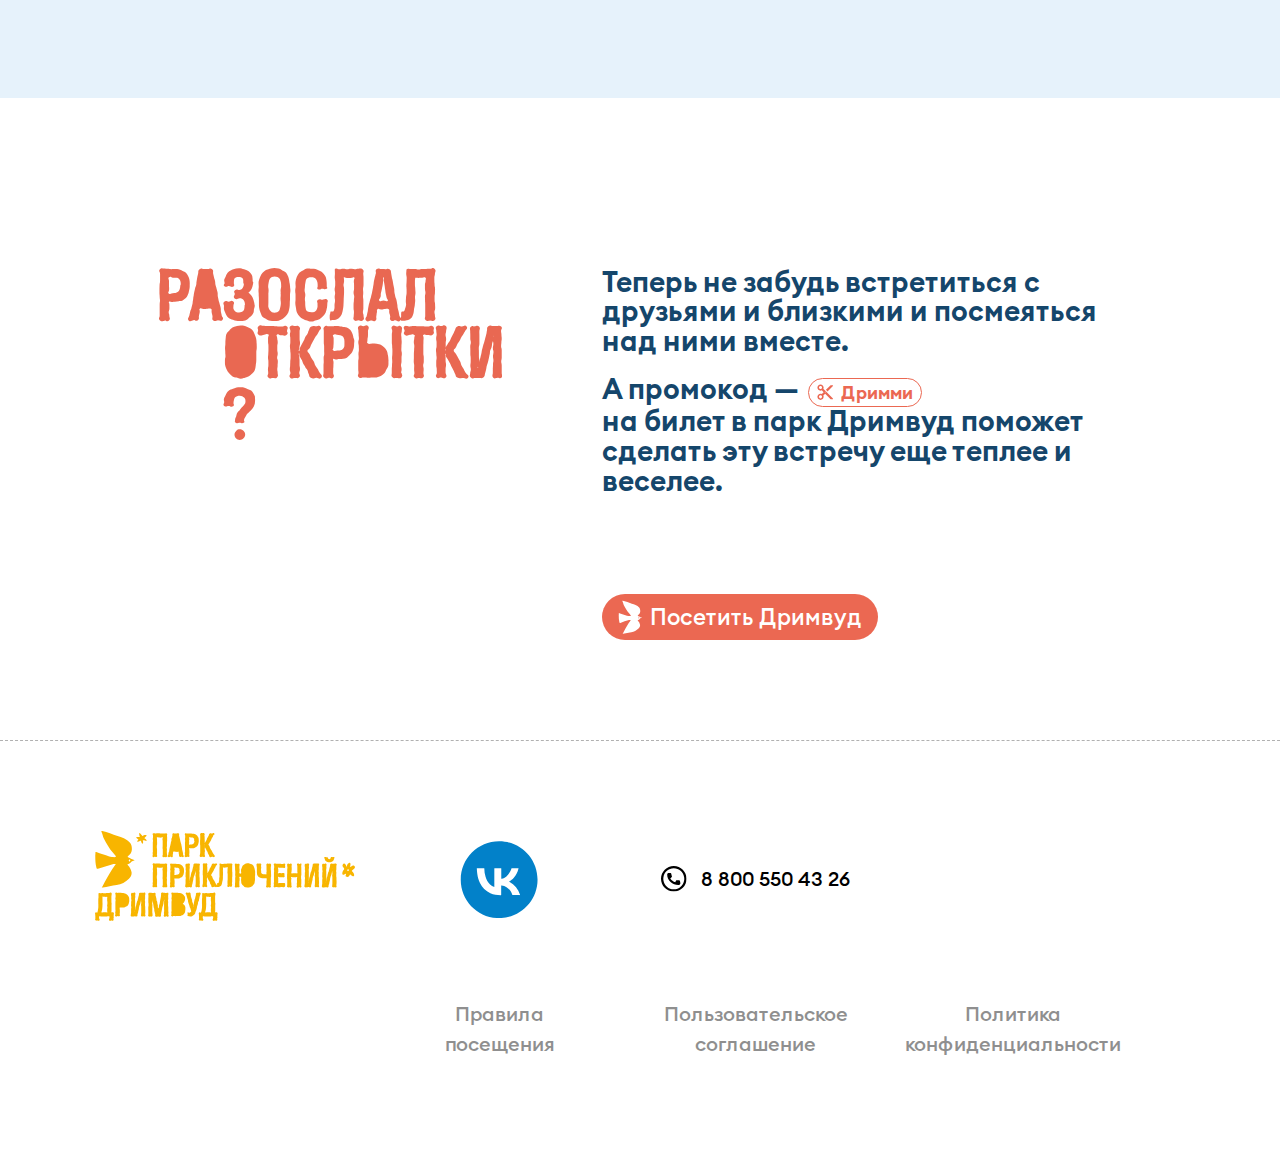
==== commit 59764377: "deploy: 4f4383fb8f001db9741fb0d374503085c63371e1" ====
--- a/index.html
+++ b/index.html
@@ -27,7 +27,7 @@
       <main>
         <div class="container container-width-full">
           <section class="cards">
-            <div class="cards__list"><a class="cards__item" href="details-card.html"><img src="./assets/img/cards/01.svg"></a><a class="cards__item" href="details-card.html"><img src="./assets/img/cards/01.svg"></a><a class="cards__item" href="details-card.html"><img src="./assets/img/cards/01.svg"></a><a class="cards__item" href="details-card.html"><img src="./assets/img/cards/01.svg"></a><a class="cards__item" href="details-card.html"><img src="./assets/img/cards/01.svg"></a><a class="cards__item" href="details-card.html"><img src="./assets/img/cards/01.svg"></a><a class="cards__item" href="details-card.html"><img src="./assets/img/cards/01.svg"></a><a class="cards__item" href="details-card.html"><img src="./assets/img/cards/01.svg"></a></div>
+            <div class="cards__list"><a class="cards__item" href="details-card.html"><img src="./assets/img/cards/01.png"></a><a class="cards__item" href="details-card.html"><img src="./assets/img/cards/02.png"></a><a class="cards__item" href="details-card.html"><img src="./assets/img/cards/03.png"></a><a class="cards__item" href="details-card.html"><img src="./assets/img/cards/04.png"></a><a class="cards__item" href="details-card.html"><img src="./assets/img/cards/05.png"></a><a class="cards__item" href="details-card.html"><img src="./assets/img/cards/06.png"></a><a class="cards__item" href="details-card.html"><img src="./assets/img/cards/07.png"></a><a class="cards__item" href="details-card.html"><img src="./assets/img/cards/08.png"></a></div>
           </section>
         </div>
         <div class="container container-width-full">
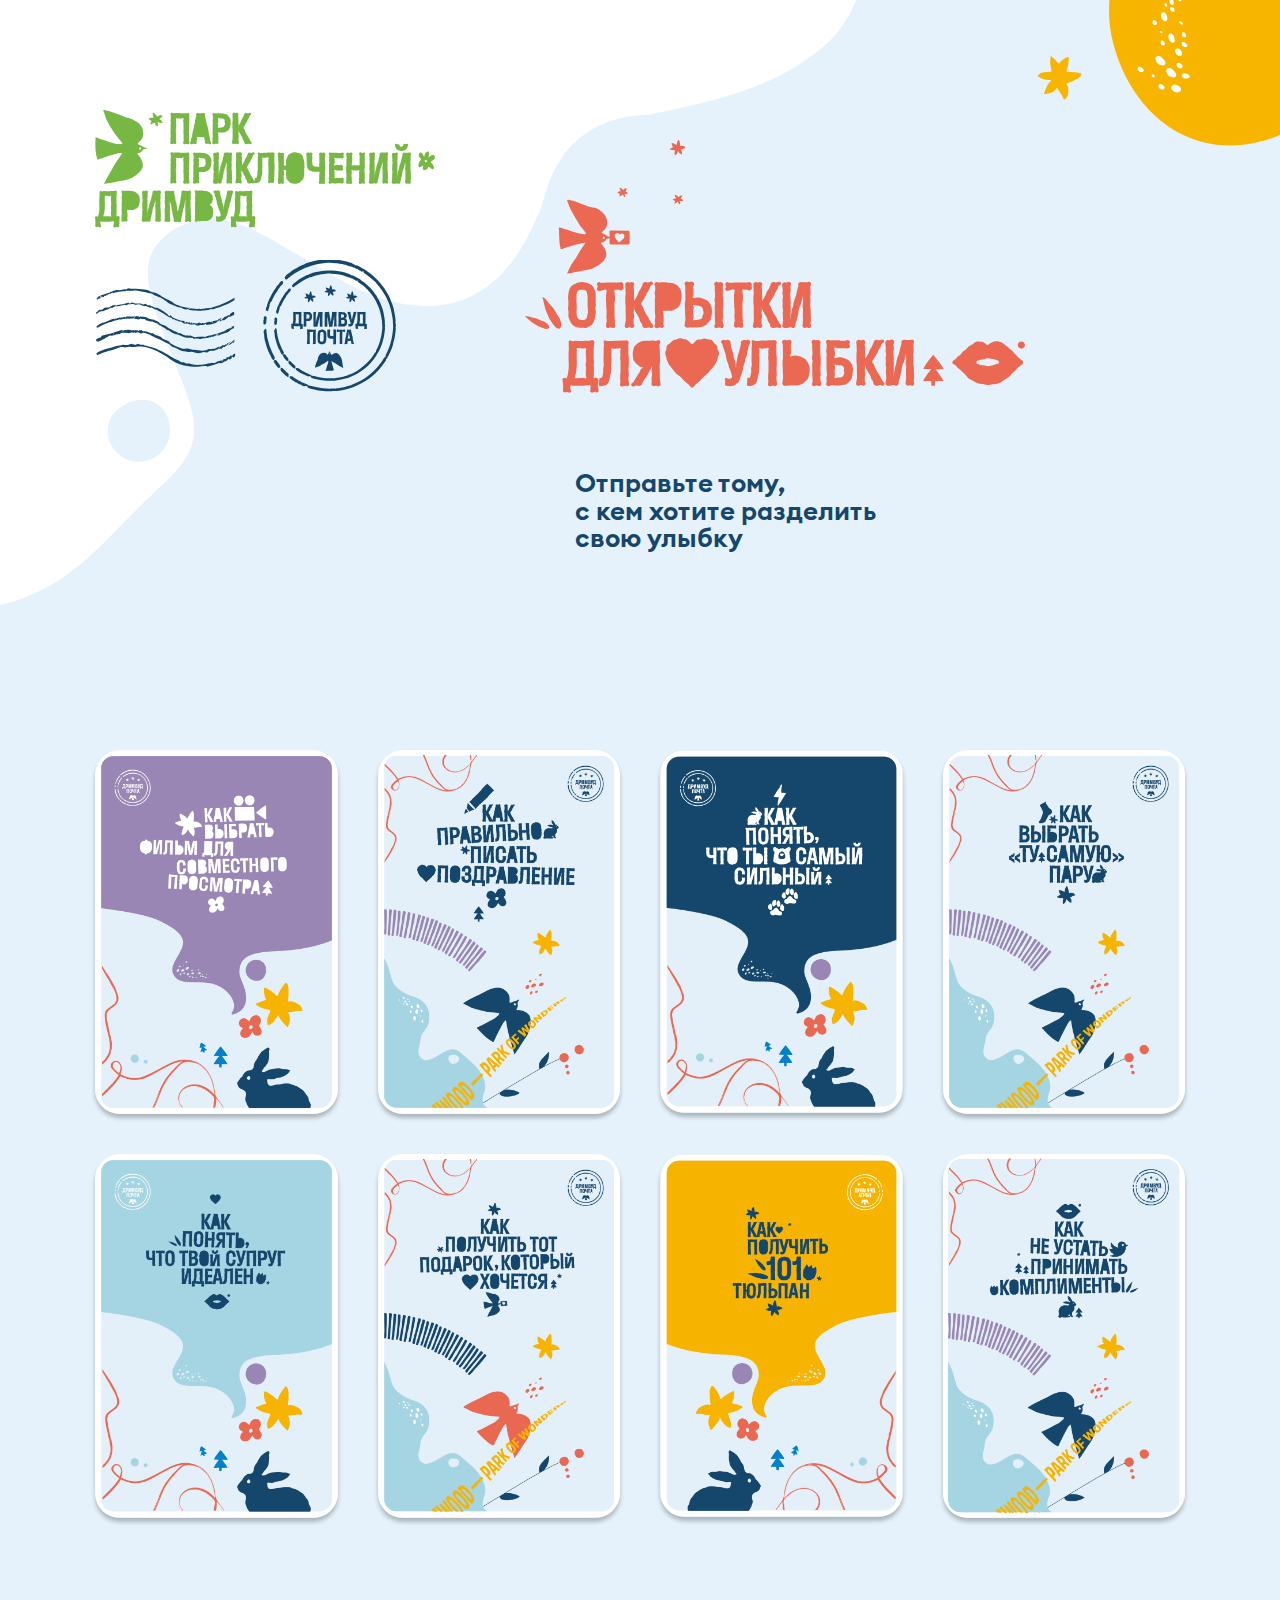
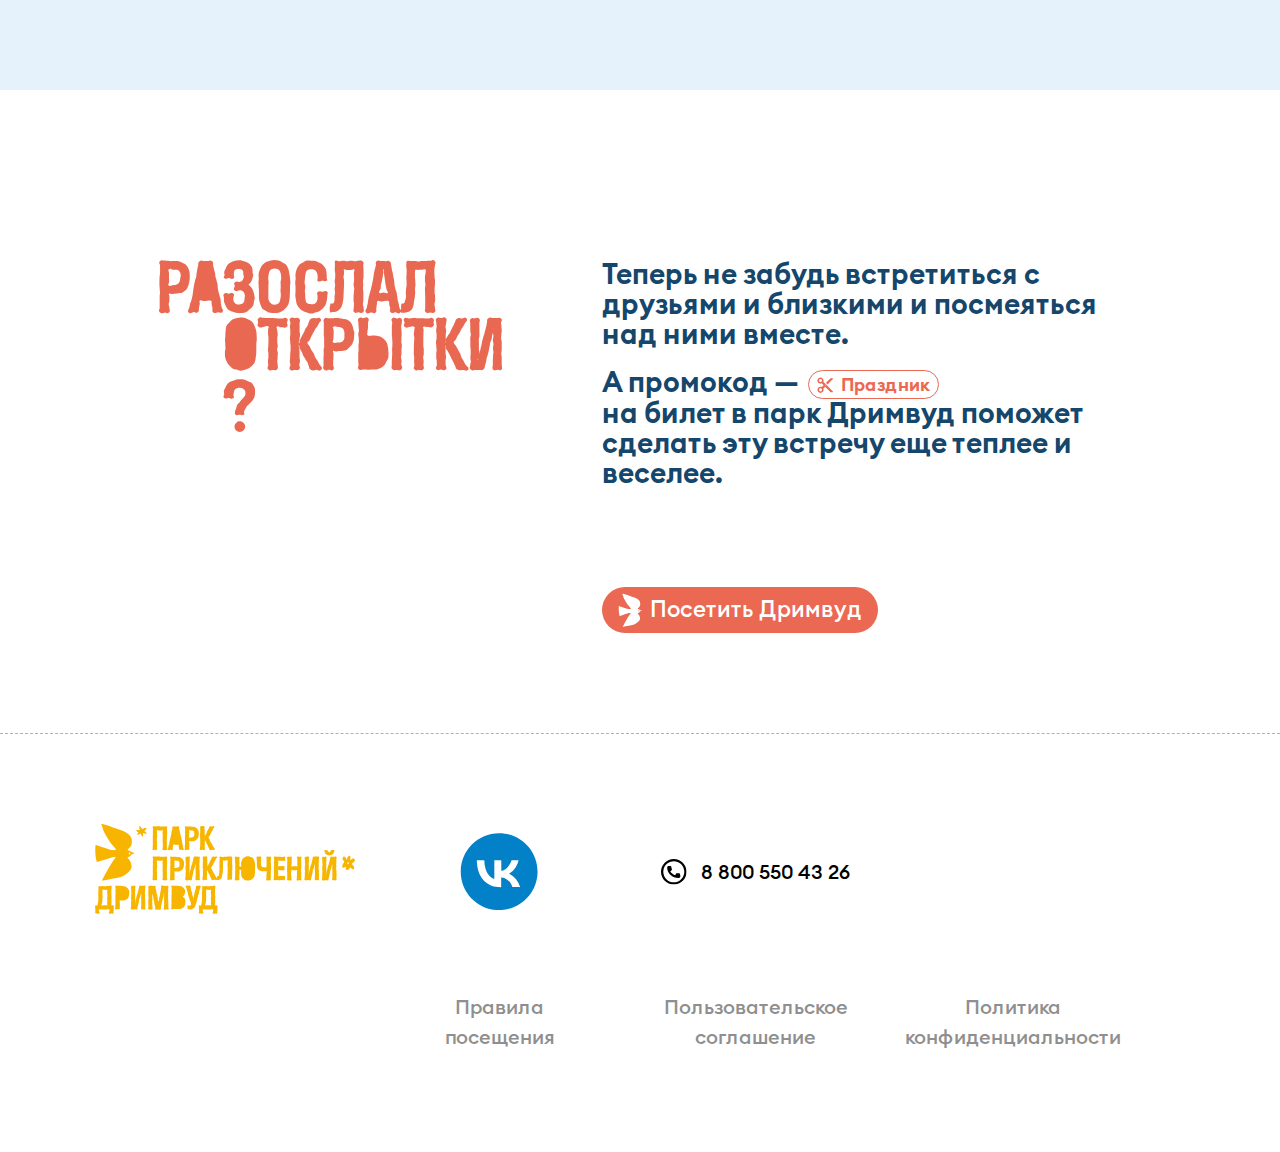
==== commit 06e72c10: "deploy: 7ce8af2ae921dfe110e753b1ebc24487438bad93" ====
--- a/index.html
+++ b/index.html
@@ -18,7 +18,7 @@
   <body>
     <div class="page">
       <header class="header">
-        <div class="header__container container"><a class="header__logo" href="##"><img src="./assets/img/logo.svg"></a><img class="header__decor-sun" src="./assets/img/header/decor-sun.svg"><img class="header__decor-seal" src="./assets/img/header/decor-seal.svg">
+        <div class="header__container container"><a class="header__logo" href="index.html"><img src="./assets/img/logo.svg"></a><img class="header__decor-sun" src="./assets/img/header/decor-sun.svg"><img class="header__decor-seal" src="./assets/img/header/decor-seal.svg">
           <div class="header__decor-text"><img class="header__decor-postcards-text" src="./assets/img/header/decor-postcards-text.svg">
             <p class="header__text">Отправьте тому, <br> с кем хотите разделить <br> свою улыбку</p>
           </div>
@@ -27,7 +27,7 @@
       <main>
         <div class="container container-width-full">
           <section class="cards">
-            <div class="cards__list"><a class="cards__item" href="details-card.html"><img src="./assets/img/cards/01.png"></a><a class="cards__item" href="details-card.html"><img src="./assets/img/cards/02.png"></a><a class="cards__item" href="details-card.html"><img src="./assets/img/cards/03.png"></a><a class="cards__item" href="details-card.html"><img src="./assets/img/cards/04.png"></a><a class="cards__item" href="details-card.html"><img src="./assets/img/cards/05.png"></a><a class="cards__item" href="details-card.html"><img src="./assets/img/cards/06.png"></a><a class="cards__item" href="details-card.html"><img src="./assets/img/cards/07.png"></a><a class="cards__item" href="details-card.html"><img src="./assets/img/cards/08.png"></a></div>
+            <div class="cards__list"><a class="cards__item" href="details-card-01.html"><img src="./assets/img/cards/01.png"></a><a class="cards__item" href="details-card-02.html"><img src="./assets/img/cards/02.png"></a><a class="cards__item" href="details-card-03.html"><img src="./assets/img/cards/03.png"></a><a class="cards__item" href="details-card-04.html"><img src="./assets/img/cards/04.png"></a><a class="cards__item" href="details-card-05.html"><img src="./assets/img/cards/05.png"></a><a class="cards__item" href="details-card-06.html"><img src="./assets/img/cards/06.png"></a><a class="cards__item" href="details-card-07.html"><img src="./assets/img/cards/07.png"></a><a class="cards__item" href="details-card-08.html"><img src="./assets/img/cards/08.png"></a></div>
           </section>
         </div>
         <div class="container container-width-full">
@@ -35,7 +35,7 @@
             <div class="feedback__container"><img class="feedback__title" src="./assets/img/title-feedback.svg">
               <div class="feedback__content">
                 <p>Теперь не забудь встретиться с друзьями и близкими и посмеяться над ними вместе.</p>
-                <p>А промокод —<span>Дримми</span><br>на билет в парк Дримвуд поможет сделать эту встречу еще теплее и веселее.</p><a class="feedback__link" href="##"><img src="./assets/img/icons/bird.svg">Посетить Дримвуд</a>
+                <p>А промокод —<span class="promocode">Праздник</span><br>на билет в парк Дримвуд поможет сделать эту встречу еще теплее и веселее.</p><a class="feedback__link" href="https://dreamwoodpark.com/ticket_new/"><img src="./assets/img/icons/bird.svg">Посетить Дримвуд</a>
               </div>
             </div>
           </section>
@@ -43,7 +43,7 @@
       </main>
       <footer class="footer">
         <div class="container footer__container">
-          <div class="footer__content"><a class="footer__logo" href="##"><img src="./assets/img/logo-footer.svg"></a><a class="footer__social" href="##"><img src="./assets/img/icons/vk.svg"></a><a class="footer__tel" href="tel:88005504326">8 800 550 43 26</a><a class="footer__link footer__link--rules" href="##">Правила <br> посещения</a><a class="footer__link footer__link--agreement" href="##">Пользовательское <br> соглашение</a><a class="footer__link footer__link--politics" href="##">Политика <br> конфиденциальности</a></div>
+          <div class="footer__content"><a class="footer__logo" href="index.html"><img src="./assets/img/logo-footer.svg"></a><a class="footer__social" href="https://vk.com/dreamwoodpark" target="_blank"><img src="./assets/img/icons/vk.svg"></a><a class="footer__tel" href="tel:88005504326">8 800 550 43 26</a><a class="footer__link footer__link--rules" href="https://dreamwoodpark.com/rules/" target="_blank">Правила <br> посещения</a><a class="footer__link footer__link--agreement" href="https://dreamwoodpark.com/polzovatelskoe/" target="_blank">Пользовательское <br> соглашение</a><a class="footer__link footer__link--politics" href="https://dreamwoodpark.com/politika/" target="_blank">Политика <br> конфиденциальности</a></div>
         </div>
       </footer>
     </div>
--- a/assets/css/main.css
+++ b/assets/css/main.css
@@ -1 +1 @@
-html{font-family:"EuclidCircularB",sans-serif;font-weight:500;-moz-text-size-adjust:none;-ms-text-size-adjust:none;text-size-adjust:none;-webkit-text-size-adjust:none;line-height:1.5;font-size:16px;overflow-x:hidden;max-width:100vw;scroll-behavior:smooth}body{margin:0;min-height:100vh}details,main{display:block}h1{font-size:2em}hr{-webkit-box-sizing:content-box;box-sizing:content-box;height:0;overflow:visible}code,kbd,pre,samp{font-family:monospace,monospace;font-size:1em}a{background-color:transparent;color:inherit;text-decoration:none}abbr[title]{border-bottom:none;-webkit-text-decoration:underline dotted;text-decoration:underline dotted}b,strong{font-weight:bolder}small{font-size:80%}sub,sup{font-size:75%;line-height:0;position:relative;vertical-align:baseline}sub{bottom:-.25em}sup{top:-.5em}img{border-style:none}button{line-height:1.15}input,optgroup,select,textarea{font-family:inherit;font-size:100%;line-height:1.15}button,input{overflow:visible}button,select{text-transform:none}[type=button],[type=reset],[type=submit],button{-webkit-appearance:button}[type=button]::-moz-focus-inner,[type=reset]::-moz-focus-inner,[type=submit]::-moz-focus-inner,button::-moz-focus-inner{border-style:none}[type=button]:-moz-focusring,[type=reset]:-moz-focusring,[type=submit]:-moz-focusring,button:-moz-focusring{outline:1px dotted ButtonText}fieldset{padding:.35em .75em .625emx}legend{color:inherit;display:table;max-width:100%;white-space:normal}progress{vertical-align:baseline}textarea{overflow:auto}[type=checkbox],[type=radio],legend{-webkit-box-sizing:border-box;box-sizing:border-box}[type=number]::-webkit-inner-spin-button,[type=number]::-webkit-outer-spin-button{height:auto}[type=search]{-webkit-appearance:textfield;outline-offset:-2px}[type=search]::-webkit-search-decoration{-webkit-appearance:none}::-webkit-file-upload-button{-webkit-appearance:button;font:inherit}summary{display:list-item}[hidden],template{display:none}*{margin:0;padding:0;-webkit-box-sizing:border-box;box-sizing:border-box}button{border:0;background:0 0;color:inherit;font:inherit}ul{list-style-type:none}u{text-decoration:none}@font-face{font-family:"EuclidCircularB";font-weight:500;font-style:normal;src:url(../fonts/EuclidCircularB/EuclidCircularB-Medium.woff2) format("woff2"),url(../fonts/EuclidCircularB/EuclidCircularB-Medium.woff) format("woff")}@font-face{font-family:"EuclidCircularB";font-weight:600;font-style:normal;src:url(../fonts/EuclidCircularB/EuclidCircularB-SemiBold.woff2) format("woff2"),url(../fonts/EuclidCircularB/EuclidCircularB-SemiBold.woff) format("woff")}h1,h1>strong,h2,h2>strong,h3,h3>strong,h4,h4>strong,h5,h5>strong,h6,h6>strong,p,p>strong{font-weight:400}body.js-block-scroll{position:fixed}.page{overflow:clip;min-height:100%;display:-webkit-box;display:-ms-flexbox;display:-webkit-flex;display:flex;-webkit-box-orient:vertical;-webkit-box-direction:normal;-ms-flex-direction:column;-webkit-flex-direction:column;flex-direction:column;min-width:100%}main{-webkit-flex:1 1 auto;flex:1 1 auto;-webkit-box-flex:1;-ms-flex:1 1 auto;background-color:#e6f2fb;padding-top:750px}@media (max-width:1080px){main{padding-top:650px}}@media (max-width:768px){main{padding-top:600px}}@media (max-width:480px){main{padding-top:460px}}.container{max-width:1800px;min-width:280px;width:calc(100vw - 190px);margin:0 auto;-webkit-box-sizing:content-box;box-sizing:content-box}@media (max-width:1080px){.container{width:calc(100vw - 80px)}}@media (max-width:768px){.container{width:calc(100vw - 40px)}}.container.container-width-full{max-width:100%;width:100%}@media (max-width:1080px){.container.container-width-full{width:100%}}@media (max-width:768px){.container.container-width-full{width:100%}}.container.container-width-full>*{padding-left:95px;padding-right:95px}@media (max-width:1080px){.container.container-width-full>*{padding-left:40px;padding-right:40px}}@media (max-width:768px){.container.container-width-full>*{padding-left:20px;padding-right:20px}}.hidden{display:none}.visually-hidden{position:absolute;width:1px;height:1px;margin:-1px;border:0;padding:0;white-space:nowrap;-webkit-clip-path:inset(100%);clip-path:inset(100%);clip:rect(0 0 0 0);overflow:hidden}.section-column{display:-webkit-box;display:-webkit-flex;display:-ms-flexbox;display:flex;-webkit-box-orient:vertical;-webkit-box-direction:normal;-webkit-flex-direction:column;-ms-flex-direction:column;flex-direction:column;gap:160px}@media (max-width:768px){.section-column{gap:90px}}.title-section{font-size:clamp(24px,24px + 32*(100vw - 768px)/1152,56px);font-weight:500;text-align:center;margin-bottom:clamp(28px,28px + 52*(100vw - 768px)/1152,80px)}.flex-center{display:-webkit-box;display:-webkit-flex;display:-ms-flexbox;display:flex;-webkit-box-align:center;-webkit-align-items:center;-ms-flex-align:center;align-items:center;-webkit-box-pack:center;-webkit-justify-content:center;-ms-flex-pack:center;justify-content:center}@media (max-width:768px){.tablet-hidden{display:none}}@media (min-width:768px){.desctop-hidden{display:none}}.header{position:absolute;top:0;left:0;right:0;width:100%;height:600px;overflow-x:hidden;overflow-y:initial}@media (max-width:600px){.header{height:550px}}@media (max-width:480px){.header{height:480px}}.header__container{position:relative;display:-webkit-box;display:-webkit-flex;display:-ms-flexbox;display:flex;padding-top:110px}@media (max-width:1080px){.header__container{padding-top:67px}}@media (max-width:768px){.header__container{padding-top:48px}}@media (max-width:480px){.header__container{padding-top:32px}}.header__logo img{width:340px}@media (max-width:1080px){.header__logo img{width:clamp(130px,130px + 190*(100vw - 320px)/760,320px)}}.header__decor-sun{position:absolute;-o-object-fit:cover;object-fit:cover;right:1px;top:1px;-webkit-transform:translateY(-52%);-ms-transform:translateY(-52%);transform:translateY(-52%)}@media (max-width:1300px){.header__decor-sun{-webkit-transform:translate(65%,-47%) rotate(106deg);-ms-transform:translate(65%,-47%) rotate(106deg);transform:translate(65%,-47%) rotate(106deg);width:350px}}@media (max-width:1080px){.header__decor-sun{width:300px}}@media (max-width:480px){.header__decor-sun{width:250px}}@media (max-width:400px){.header__decor-sun{width:200px}}.header__decor-seal{position:absolute;-o-object-fit:cover;object-fit:cover;left:1px;top:300px}@media (max-width:1600px){.header__decor-seal{width:300px}}@media (max-width:1080px){.header__decor-seal{width:clamp(130px,130px + 140*(100vw - 320px)/760,270px)}}@media (max-width:900px){.header__decor-seal{top:250px}}@media (max-width:600px){.header__decor-seal{top:160px}}@media (max-width:480px){.header__decor-seal{top:120px}}.header__decor-text{position:absolute;right:230px;top:30px}@media (max-width:1600px){.header__decor-text{top:120px;right:160px}}@media (max-width:1200px){.header__decor-text{right:50px}}@media (max-width:1080px){.header__decor-text{right:30px}}@media (max-width:600px){.header__decor-text{top:290px;left:0;right:0;margin:0 auto;width:-webkit-fit-content;width:-moz-fit-content;width:fit-content}}@media (max-width:480px){.header__decor-text{top:210px}}.header__decor-postcards-text{-o-object-fit:cover;object-fit:cover;margin-bottom:70px}@media (max-width:1600px){.header__decor-postcards-text{width:500px}}@media (max-width:1080px){.header__decor-postcards-text{width:480px;margin-bottom:60px}}@media (max-width:900px){.header__decor-postcards-text{width:380px}}@media (max-width:768px){.header__decor-postcards-text{width:300px;margin-bottom:40px}}@media (max-width:600px){.header__decor-postcards-text{margin-bottom:32px}}@media (max-width:480px){.header__decor-postcards-text{width:250px;margin-bottom:24px}}@media (max-width:400px){.header__decor-postcards-text{width:200px}}.header__text{color:#15466b;line-height:1.06;font-weight:600;margin-left:50px;font-size:clamp(18px,calc(18px + (36 - 18)*((100vw - 768px)/(1920 - 768))),36px)}@media (max-width:768px){.header__text{margin-left:20px}}main{background-image:url(../img/decor-top-main.svg);background-repeat:no-repeat;background-size:68% auto}.cards{padding-bottom:172px}@media (max-width:1080px){.cards{padding-bottom:56px}}@media (max-width:768px){.cards{padding-bottom:48px}}.cards__list{display:grid;-webkit-box-pack:center;-webkit-justify-content:center;-ms-flex-pack:center;justify-content:center;grid-template-columns:repeat(4,1fr);gap:40px}@media (max-width:1080px){.cards__list{grid-template-columns:repeat(2,1fr)}}@media (max-width:768px){.cards__list{gap:20px}}.cards__item img{width:100%;max-width:420px;height:auto;-o-object-fit:cover;object-fit:cover;-webkit-transition:.5s;-o-transition:.5s;transition:.5s}.cards__item img:hover{-webkit-transform:scale(1.02);-ms-transform:scale(1.02);transform:scale(1.02)}.feedback{background-color:#fff}.feedback__container{display:-webkit-box;display:-webkit-flex;display:-ms-flexbox;display:flex;-webkit-column-gap:100px;-moz-column-gap:100px;column-gap:100px;-webkit-box-pack:center;-webkit-justify-content:center;-ms-flex-pack:center;justify-content:center;-webkit-box-align:start;-webkit-align-items:start;-ms-flex-align:start;align-items:start;padding:170px 0 100px}@media (max-width:1080px){.feedback__container{-webkit-column-gap:48px;-moz-column-gap:48px;column-gap:48px;-webkit-box-pack:justify;-webkit-justify-content:space-between;-ms-flex-pack:justify;justify-content:space-between}}@media (max-width:768px){.feedback__container{-webkit-box-orient:vertical;-webkit-box-direction:normal;-webkit-flex-direction:column;-ms-flex-direction:column;flex-direction:column;padding:80px 0;gap:48px}}@media (max-width:480px){.feedback__container{padding:48px 0}}.feedback__title{width:343px}@media (max-width:1080px){.feedback__title{width:clamp(170px,170px + 130*(100vw - 320px)/760,300px)}}.feedback__content{width:100%;max-width:520px}.feedback__content p{font-weight:600;font-size:clamp(22px,calc(22px + (36 - 22)*((100vw - 768px)/(1920 - 768))),36px);line-height:1.06;color:#15466b}.feedback__content p:not(:last-child){margin-bottom:18px}@media (max-width:1080px){.feedback__content{max-width:460px}}.feedback__content span,.feedback__link{display:-webkit-inline-box;display:-webkit-inline-flex;display:-ms-inline-flexbox;display:inline-flex;-webkit-box-align:center;-webkit-align-items:center;-ms-flex-align:center;align-items:center;-webkit-box-pack:center;-webkit-justify-content:center;-ms-flex-pack:center;justify-content:center;gap:8px}.feedback__content span{position:relative;color:#eb6852;font-size:18px;padding:4px 8px;border:1px solid currentColor;border-radius:20px;vertical-align:middle;margin-left:8px}.feedback__content span::before,.footer__tel::before{content:"";display:inline-block;background-image:url(../img/icons/scissors.svg);background-repeat:no-repeat;background-position:center;background-size:cover;width:16px;height:16px}@media (max-width:768px){.feedback__content span::before{width:14px;height:14px}.feedback__content span{font-size:16px}}@media (max-width:480px){.feedback__content span{font-size:14px}}.feedback__link{white-space:nowrap;margin-top:80px;color:#fff;background-color:#eb6852;padding:6px 16px;border-radius:30px;font-size:28px;font-weight:500;font-size:clamp(18px,calc(18px + (28 - 18)*((100vw - 768px)/(1920 - 768))),28px)}.feedback__link img{height:90%;-o-object-fit:cover;object-fit:cover}@media (max-width:768px){.feedback__link{margin-top:40px}}.details-card{padding-bottom:100px}@media (min-width:1080px){.details-card{background-image:url(../img/decor-details-card.svg);background-size:40% auto;background-position:left bottom 35%;background-repeat:no-repeat}}@media (min-width:1080px) and (max-width:1300px){.details-card{background-position:left bottom 20%;background-size:30% auto}}@media (min-width:1080px) and (max-width:480px){.details-card{padding-bottom:56px}}.details-card__container{display:grid;grid-template-columns:360px auto;gap:72px;-webkit-box-pack:right;-webkit-justify-content:right;-ms-flex-pack:right;justify-content:right}@media (max-width:1080px){.details-card__container{grid-template-columns:1fr}}@media (max-width:480px){.details-card__container{gap:48px}}.details-card__card{max-width:880px;width:100%;height:auto;-o-object-fit:cover;object-fit:cover}.details-card__feedback{display:-webkit-box;display:-webkit-flex;display:-ms-flexbox;display:flex;-webkit-box-orient:vertical;-webkit-box-direction:normal;-webkit-flex-direction:column;-ms-flex-direction:column;flex-direction:column;gap:72px}.details-card__feedback-title{max-width:270px}@media (max-width:768px){.details-card__feedback-title{max-width:200px}}@media (max-width:480px){.details-card__feedback-title{max-width:160px}}@media (max-width:1080px){.details-card__feedback{display:grid;grid-template-columns:auto auto}}@media (max-width:768px){.details-card__feedback{grid-template-columns:1fr;-webkit-box-pack:center;-webkit-justify-content:center;-ms-flex-pack:center;justify-content:center}.details-card__feedback>*{margin:0 auto}}@media (max-width:480px){.details-card__feedback{gap:48px}}.details-card__buttons,.details-card__feedback-btn{display:-webkit-box;display:-webkit-flex;display:-ms-flexbox;display:flex}.details-card__buttons{-webkit-box-orient:vertical;-webkit-box-direction:normal;-webkit-flex-direction:column;-ms-flex-direction:column;flex-direction:column;gap:8px;width:-webkit-fit-content;width:-moz-fit-content;width:fit-content}.details-card__feedback-btn{background-color:#eb6852;padding:8px 16px;color:#fff;border-radius:30px;font-size:clamp(16px,calc(16px + (24 - 16)*((100vw - 768px)/(1920 - 768))),24px);-webkit-box-align:center;-webkit-align-items:center;-ms-flex-align:center;align-items:center;white-space:nowrap;gap:12px;cursor:pointer}@media (max-width:768px){.details-card__feedback-btn{padding:4px 12px}}.details-card__feedback-btn svg{width:28px;height:28px}@media (max-width:768px){.details-card__feedback-btn svg{width:20px;height:20px}}.details-card__feedback-btn svg path{fill:#fff}.details-card__feedback-btn:hover{opacity:.8}.details-card__social-list{display:-webkit-box;display:-webkit-flex;display:-ms-flexbox;display:flex;-webkit-box-align:center;-webkit-align-items:center;-ms-flex-align:center;align-items:center;gap:16px}@media (max-width:1080px){.details-card__social-list{grid-column:2/3}}@media (max-width:768px){.details-card__social-list{grid-column:1/-1;-webkit-box-pack:center;-webkit-justify-content:center;-ms-flex-pack:center;justify-content:center}}.details-card .social__icon{width:65px;-o-object-fit:cover;object-fit:cover}@media (max-width:768px){.details-card .social__icon{width:50px}}.footer{border-top:1px dashed #b1b1b1}.footer__content{padding:90px 160px 140px 0;display:grid;grid-template-columns:repeat(4,1fr);gap:72px 32px;-webkit-box-pack:justify;-webkit-justify-content:space-between;-ms-flex-pack:justify;justify-content:space-between}@media (max-width:1600px){.footer__content{padding-right:120px}}@media (max-width:1400px){.footer__content{padding:90px 60px 100px 0}}@media (max-width:1080px){.footer__content{padding-right:32px;grid-template-columns:repeat(3,1fr)}}.footer__content>*{margin:0 auto;text-align:center}@media (max-width:768px){.footer__content{gap:48px 24px;padding-right:24px}}@media (max-width:600px){.footer__content{grid-template-columns:1fr}}@media (max-width:480px){.footer__content{gap:32px;padding:56px 0}}.footer__logo img{width:260px}@media (max-width:1080px){.footer__logo img{width:250px}}@media (max-width:768px){.footer__logo img{width:200px}}@media (max-width:650px){.footer__logo img{width:180px}}.footer__social,.footer__tel{display:-webkit-box;display:-webkit-flex;display:-ms-flexbox;display:flex;-webkit-box-align:center;-webkit-align-items:center;-ms-flex-align:center;align-items:center}.footer__social{-webkit-box-pack:center;-webkit-justify-content:center;-ms-flex-pack:center;justify-content:center}.footer__social img{width:78px}@media (max-width:1080px){.footer__social img{width:60px}}@media (max-width:768px){.footer__social img{width:50px}}@media (max-width:600px){.footer__social img{grid-column:1/-1;grid-row:2/3}}.footer__tel{position:relative;grid-column:3/4;gap:14px;font-size:24px;font-weight:500;white-space:nowrap}.footer__tel::before{background-image:url(../img/icons/phone.svg);width:26px;height:26px;aspect-ratio:1/1}@media (max-width:1400px){.footer__tel{font-size:20px}}@media (max-width:1080px){.footer__tel{font-size:18px}}@media (max-width:768px){.footer__tel{font-size:16px}.footer__tel::before{width:20px;height:20px}}@media (max-width:600px){.footer__tel{grid-column:1/-1;grid-row:3/4}}.footer__link{color:#8f8f8f;font-size:24px;font-weight:500;white-space:nowrap}@media (max-width:1400px){.footer__link{font-size:20px}}@media (max-width:1080px){.footer__link{font-size:18px}}@media (max-width:768px){.footer__link{font-size:16px}}.footer__link--rules{grid-column:2/3;grid-row:2/3}@media (max-width:600px){.footer__link--rules{grid-column:1/-1;grid-row:4/5}}.footer__link--agreement{grid-column:3/4;grid-row:2/3}@media (max-width:1080px){.footer__link--agreement{grid-column:2/3;grid-row:3/4}}@media (max-width:600px){.footer__link--agreement{grid-column:1/-1;grid-row:5/6}}.footer__link--politics{grid-column:4/5;grid-row:2/3}@media (max-width:1080px){.footer__link--politics{grid-column:2/3;grid-row:4/5}}@media (max-width:600px){.footer__link--politics{grid-column:1/-1;grid-row:6/7}}+html{font-family:"EuclidCircularB",sans-serif;font-weight:500;-moz-text-size-adjust:none;-ms-text-size-adjust:none;text-size-adjust:none;-webkit-text-size-adjust:none;line-height:1.5;font-size:16px;overflow-x:hidden;max-width:100vw;scroll-behavior:smooth}body{margin:0;min-height:100vh}details,main{display:block}h1{font-size:2em}hr{-webkit-box-sizing:content-box;box-sizing:content-box;height:0;overflow:visible}code,kbd,pre,samp{font-family:monospace,monospace;font-size:1em}a{background-color:transparent;color:inherit;text-decoration:none}abbr[title]{border-bottom:none;-webkit-text-decoration:underline dotted;text-decoration:underline dotted}b,strong{font-weight:bolder}small{font-size:80%}sub,sup{font-size:75%;line-height:0;position:relative;vertical-align:baseline}sub{bottom:-.25em}sup{top:-.5em}img{border-style:none}button{line-height:1.15}input,optgroup,select,textarea{font-family:inherit;font-size:100%;line-height:1.15}button,input{overflow:visible}button,select{text-transform:none}[type=button],[type=reset],[type=submit],button{-webkit-appearance:button}[type=button]::-moz-focus-inner,[type=reset]::-moz-focus-inner,[type=submit]::-moz-focus-inner,button::-moz-focus-inner{border-style:none}[type=button]:-moz-focusring,[type=reset]:-moz-focusring,[type=submit]:-moz-focusring,button:-moz-focusring{outline:1px dotted ButtonText}fieldset{padding:.35em .75em .625emx}legend{color:inherit;display:table;max-width:100%;white-space:normal}progress{vertical-align:baseline}textarea{overflow:auto}[type=checkbox],[type=radio],legend{-webkit-box-sizing:border-box;box-sizing:border-box}[type=number]::-webkit-inner-spin-button,[type=number]::-webkit-outer-spin-button{height:auto}[type=search]{-webkit-appearance:textfield;outline-offset:-2px}[type=search]::-webkit-search-decoration{-webkit-appearance:none}::-webkit-file-upload-button{-webkit-appearance:button;font:inherit}summary{display:list-item}[hidden],template{display:none}*{margin:0;padding:0;-webkit-box-sizing:border-box;box-sizing:border-box}button{border:0;background:0 0;color:inherit;font:inherit}ul{list-style-type:none}u{text-decoration:none}@font-face{font-family:"EuclidCircularB";font-weight:500;font-style:normal;src:url(../fonts/EuclidCircularB/EuclidCircularB-Medium.woff2) format("woff2"),url(../fonts/EuclidCircularB/EuclidCircularB-Medium.woff) format("woff")}@font-face{font-family:"EuclidCircularB";font-weight:600;font-style:normal;src:url(../fonts/EuclidCircularB/EuclidCircularB-SemiBold.woff2) format("woff2"),url(../fonts/EuclidCircularB/EuclidCircularB-SemiBold.woff) format("woff")}h1,h1>strong,h2,h2>strong,h3,h3>strong,h4,h4>strong,h5,h5>strong,h6,h6>strong,p,p>strong{font-weight:400}body.js-block-scroll{position:fixed}.page{overflow:clip;min-height:100%;display:-webkit-box;display:-ms-flexbox;display:-webkit-flex;display:flex;-webkit-box-orient:vertical;-webkit-box-direction:normal;-ms-flex-direction:column;-webkit-flex-direction:column;flex-direction:column;min-width:100%}main{-webkit-flex:1 1 auto;flex:1 1 auto;-webkit-box-flex:1;-ms-flex:1 1 auto;background-color:#e6f2fb;padding-top:750px}@media (max-width:1080px){main{padding-top:650px}}@media (max-width:768px){main{padding-top:500px}}@media (max-width:480px){main{padding-top:400px}}@media (max-width:430px){main{padding-top:370px}}@media (max-width:360px){main{padding-top:350px}}.container{max-width:1800px;min-width:280px;width:calc(100vw - 190px);margin:0 auto;-webkit-box-sizing:content-box;box-sizing:content-box}@media (max-width:1080px){.container{width:calc(100vw - 80px)}}@media (max-width:768px){.container{width:calc(100vw - 40px)}}.container.container-width-full{max-width:100%;width:100%}@media (max-width:1080px){.container.container-width-full{width:100%}}@media (max-width:768px){.container.container-width-full{width:100%}}.container.container-width-full>*{padding-left:95px;padding-right:95px}@media (max-width:1080px){.container.container-width-full>*{padding-left:40px;padding-right:40px}}@media (max-width:768px){.container.container-width-full>*{padding-left:20px;padding-right:20px}}.hidden{display:none}.visually-hidden{position:absolute;width:1px;height:1px;margin:-1px;border:0;padding:0;white-space:nowrap;-webkit-clip-path:inset(100%);clip-path:inset(100%);clip:rect(0 0 0 0);overflow:hidden}.section-column{display:-webkit-box;display:-webkit-flex;display:-ms-flexbox;display:flex;-webkit-box-orient:vertical;-webkit-box-direction:normal;-webkit-flex-direction:column;-ms-flex-direction:column;flex-direction:column;gap:160px}@media (max-width:768px){.section-column{gap:90px}}.title-section{font-size:clamp(24px,24px + 32*(100vw - 768px)/1152,56px);font-weight:500;text-align:center;margin-bottom:clamp(28px,28px + 52*(100vw - 768px)/1152,80px)}.flex-center{display:-webkit-box;display:-webkit-flex;display:-ms-flexbox;display:flex;-webkit-box-align:center;-webkit-align-items:center;-ms-flex-align:center;align-items:center;-webkit-box-pack:center;-webkit-justify-content:center;-ms-flex-pack:center;justify-content:center}@media (max-width:768px){.tablet-hidden{display:none}}.header{position:absolute;top:0;left:0;right:0;width:100%;height:600px;overflow-x:hidden;overflow-y:initial}@media (max-width:768px){.header{height:450px}}@media (max-width:480px){.header{height:370px}}@media (max-width:400px){.header{height:330px}}.header__container{position:relative;display:-webkit-box;display:-webkit-flex;display:-ms-flexbox;display:flex;padding-top:110px}@media (max-width:1080px){.header__container{padding-top:67px}}@media (max-width:768px){.header__container{padding-top:48px}}@media (max-width:480px){.header__container{padding-top:32px}}.header__logo img{width:340px}@media (max-width:1080px){.header__logo img{width:clamp(160px,160px + 160*(100vw - 320px)/760,320px)}}.header__decor-sun{position:absolute;-o-object-fit:cover;object-fit:cover;right:1px;top:1px;-webkit-transform:translateY(-52%);-ms-transform:translateY(-52%);transform:translateY(-52%)}@media (max-width:1300px){.header__decor-sun{-webkit-transform:translate(65%,-47%) rotate(106deg);-ms-transform:translate(65%,-47%) rotate(106deg);transform:translate(65%,-47%) rotate(106deg);width:350px}}@media (max-width:1080px){.header__decor-sun{width:300px}}@media (max-width:480px){.header__decor-sun{width:250px}}@media (max-width:400px){.header__decor-sun{width:200px}}.header__decor-seal{position:absolute;-o-object-fit:cover;object-fit:cover;left:1px;top:260px}@media (max-width:1600px){.header__decor-seal{width:300px}}@media (max-width:1080px){.header__decor-seal{width:clamp(130px,130px + 140*(100vw - 320px)/760,270px)}}@media (max-width:900px){.header__decor-seal{top:230px}}@media (max-width:768px){.header__decor-seal{top:210px}}@media (max-width:600px){.header__decor-seal{width:30%;top:170%}}@media (max-width:480px){.header__decor-seal{width:35%}}.header__decor-text{position:absolute;right:230px;top:30px}@media (max-width:1600px){.header__decor-text{top:140px;right:160px}}@media (max-width:1200px){.header__decor-text{right:50px}}@media (max-width:1080px){.header__decor-text{right:30px}}@media (max-width:600px){.header__decor-text{width:55%;top:120%;right:0}}@media (max-width:480px){.header__decor-text{width:60%}}.header__decor-postcards-text{-o-object-fit:cover;object-fit:cover;margin-bottom:70px}@media (max-width:1600px){.header__decor-postcards-text{width:500px}}@media (max-width:1080px){.header__decor-postcards-text{width:480px;margin-bottom:60px}}@media (max-width:900px){.header__decor-postcards-text{width:380px}}@media (max-width:768px){.header__decor-postcards-text{width:300px;margin-bottom:40px}}@media (max-width:600px){.header__decor-postcards-text{width:100%;margin-bottom:24px}}.header__text{color:#15466b;line-height:1.06;font-weight:600;margin-left:50px;font-size:clamp(18px,calc(18px + (36 - 18)*((100vw - 768px)/(1920 - 768))),36px)}@media (max-width:768px){.header__text{margin-left:20px}}@media (max-width:600px){.header__text{font-size:16px}}main{background-image:url(../img/decor-top-main.svg);background-repeat:no-repeat;background-size:68% auto}.cards{padding-bottom:172px}@media (max-width:1080px){.cards{padding-bottom:56px}}@media (max-width:768px){.cards{padding-bottom:48px}}.cards__list{display:grid;-webkit-box-pack:center;-webkit-justify-content:center;-ms-flex-pack:center;justify-content:center;grid-template-columns:repeat(4,1fr);gap:40px}@media (max-width:1080px){.cards__list{grid-template-columns:repeat(2,1fr)}}@media (max-width:768px){.cards__list{gap:20px}}.cards__item{-webkit-transition:.5s;-o-transition:.5s;transition:.5s}.cards__item:hover{-webkit-transform:scale(1.02);-ms-transform:scale(1.02);transform:scale(1.02)}.cards__item img{display:block;width:100%;max-width:420px;height:auto;-o-object-fit:cover;object-fit:cover;-webkit-box-shadow:0 4px 4px 0 rgba(0,0,0,.25);box-shadow:0 4px 4px 0 rgba(0,0,0,.25);border-radius:25px}@media (max-width:768px){.cards__item img{border-radius:18px}}@media (max-width:480px){.cards__item img{border-radius:10px}}.feedback{background-color:#fff}.feedback__container{display:-webkit-box;display:-webkit-flex;display:-ms-flexbox;display:flex;-webkit-column-gap:100px;-moz-column-gap:100px;column-gap:100px;-webkit-box-pack:center;-webkit-justify-content:center;-ms-flex-pack:center;justify-content:center;-webkit-box-align:start;-webkit-align-items:start;-ms-flex-align:start;align-items:start;padding:170px 0 100px}@media (max-width:1080px){.feedback__container{-webkit-column-gap:48px;-moz-column-gap:48px;column-gap:48px;-webkit-box-pack:justify;-webkit-justify-content:space-between;-ms-flex-pack:justify;justify-content:space-between}}@media (max-width:768px){.feedback__container{-webkit-box-orient:vertical;-webkit-box-direction:normal;-webkit-flex-direction:column;-ms-flex-direction:column;flex-direction:column;padding:80px 0;gap:48px}}@media (max-width:480px){.feedback__container{padding:48px 0}}.feedback__title{width:343px}@media (max-width:1080px){.feedback__title{width:clamp(170px,170px + 130*(100vw - 320px)/760,300px)}}.feedback__content{width:100%;max-width:520px}.feedback__content p{font-weight:600;font-size:clamp(22px,calc(22px + (36 - 22)*((100vw - 768px)/(1920 - 768))),36px);line-height:1.06;color:#15466b}.feedback__content p:not(:last-child){margin-bottom:18px}@media (max-width:1080px){.feedback__content{max-width:460px}}.feedback__content .promocode,.feedback__link{display:-webkit-inline-box;display:-webkit-inline-flex;display:-ms-inline-flexbox;display:inline-flex;-webkit-box-align:center;-webkit-align-items:center;-ms-flex-align:center;align-items:center;-webkit-box-pack:center;-webkit-justify-content:center;-ms-flex-pack:center;justify-content:center;gap:8px}.feedback__content .promocode{position:relative;color:#eb6852;font-size:18px;padding:4px 8px;border:1px solid currentColor;border-radius:20px;vertical-align:middle;margin-left:8px}.feedback__content .promocode::before,.link-back::before{content:"";display:inline-block;background-image:url(../img/icons/scissors.svg);background-repeat:no-repeat;background-position:center;background-size:cover;width:16px;height:16px}@media (max-width:768px){.feedback__content .promocode::before{width:14px;height:14px}.feedback__content .promocode{font-size:16px}}@media (max-width:480px){.feedback__content .promocode{font-size:14px}}.feedback__link{white-space:nowrap;margin-top:80px;color:#fff;background-color:#eb6852;padding:6px 16px;border-radius:30px;font-size:28px;font-weight:500;font-size:clamp(18px,calc(18px + (28 - 18)*((100vw - 768px)/(1920 - 768))),28px)}.feedback__link img{height:90%;-o-object-fit:cover;object-fit:cover}@media (max-width:768px){.feedback__link{margin-top:40px}}.details-card{padding-bottom:100px}@media (min-width:1080px){.details-card{background-image:url(../img/decor-details-card.svg);background-size:40% auto;background-position:left bottom 35%;background-repeat:no-repeat}}@media (max-width:1300px){.details-card{background-position:left bottom 20%;background-size:30% auto}}@media (max-width:480px){.details-card{padding-bottom:56px;position:relative;z-index:2}}.details-card__container{display:grid;grid-template-columns:360px auto;gap:72px;-webkit-box-pack:right;-webkit-justify-content:right;-ms-flex-pack:right;justify-content:right}@media (max-width:1080px){.details-card__container{grid-template-columns:1fr}}@media (max-width:480px){.details-card__container{gap:48px}}@media (max-width:400px){.details-card__container{gap:32px}}.details-card__card{display:block;max-width:880px;width:100%;height:auto;-o-object-fit:cover;object-fit:cover}@media (max-width:1080px){.details-card__card{margin:0 auto}}.details-card__feedback{display:-webkit-box;display:-webkit-flex;display:-ms-flexbox;display:flex;-webkit-box-orient:vertical;-webkit-box-direction:normal;-webkit-flex-direction:column;-ms-flex-direction:column;flex-direction:column;gap:72px}@media (max-width:1080px){.details-card__feedback{display:grid;gap:56px 40px;grid-template-columns:1fr 1fr}}@media (max-width:600px){.details-card__feedback{gap:40px 24px}}@media (max-width:400px){.details-card__feedback{gap:24px}}.details-card__feedback-title{max-width:270px}@media (max-width:1080px){.details-card__feedback-title{position:absolute;top:450px}}@media (max-width:900px){.details-card__feedback-title{top:390px}}@media (max-width:768px){.details-card__feedback-title{top:335px;max-width:230px;width:30%}}@media (max-width:600px){.details-card__feedback-title{top:clamp(250px,250px + 90*(100vw - 320px)/280,340px)}}.details-card__buttons{display:-webkit-box;display:-webkit-flex;display:-ms-flexbox;display:flex;-webkit-box-orient:vertical;-webkit-box-direction:normal;-webkit-flex-direction:column;-ms-flex-direction:column;flex-direction:column;gap:8px;width:-webkit-fit-content;width:-moz-fit-content;width:fit-content}@media (max-width:1080px){.details-card__buttons{width:100%;display:grid;grid-template-columns:1fr 1fr;grid-column:1/-1;gap:40px}}@media (max-width:600px){.details-card__buttons{gap:24px}}@media (max-width:480px){.details-card__buttons{gap:16px}}.details-card__feedback-btn{background-color:#eb6852;padding:12px 16px;color:#fff;border-radius:30px;font-size:clamp(16px,calc(16px + (24 - 16)*((100vw - 768px)/(1920 - 768))),24px);display:-webkit-box;display:-webkit-flex;display:-ms-flexbox;display:flex;-webkit-box-align:center;-webkit-align-items:center;-ms-flex-align:center;align-items:center;white-space:nowrap;gap:12px;cursor:pointer;-webkit-transition:.2s;-o-transition:.2s;transition:.2s}@media (max-width:1080px){.details-card__feedback-btn{-webkit-box-pack:center;-webkit-justify-content:center;-ms-flex-pack:center;justify-content:center}.details-card__feedback-btn span{margin-right:auto}}@media (max-width:768px){.details-card__feedback-btn{padding:8px 12px}}@media (max-width:480px){.details-card__feedback-btn{font-size:12px}}@media (max-width:400px){.details-card__feedback-btn{gap:8px;font-size:10px}}@media (max-width:360px){.details-card__feedback-btn{padding:8px}}.details-card__feedback-btn svg{width:28px;height:28px}@media (max-width:1080px){.details-card__feedback-btn svg{margin-right:auto}}@media (max-width:768px){.details-card__feedback-btn svg{width:20px;height:20px}}@media (max-width:400px){.details-card__feedback-btn svg{width:15px;height:15px}}@media (max-width:360px){.details-card__feedback-btn svg{width:13px;height:13px}}.details-card__feedback-btn svg path{fill:#fff}.details-card__feedback-btn:hover{opacity:.8}.details-card__social-list{display:-webkit-box;display:-webkit-flex;display:-ms-flexbox;display:flex;-webkit-box-align:center;-webkit-align-items:center;-ms-flex-align:center;align-items:center;gap:16px}@media (max-width:1080px){.details-card__social-list{grid-column:1/2}}@media (max-width:400px){.details-card__social-list{gap:8px}}.details-card .social__icon{width:65px;-o-object-fit:cover;object-fit:cover}@media (max-width:768px){.details-card .social__icon{width:50px}}@media (max-width:600px){.details-card .social__icon{width:45px}}@media (max-width:480px){.details-card .social__icon{width:35px}}@media (max-width:400px){.details-card .social__icon{width:30px}}.copy-link,.link-back{position:relative}.copy-link .copy-link-alert{position:absolute;bottom:0;left:50%;-webkit-transform:translate(-50%,120%);-ms-transform:translate(-50%,120%);transform:translate(-50%,120%);width:-webkit-fit-content;width:-moz-fit-content;width:fit-content;padding:8px;background-color:#fff;border-radius:8px;border:1px solid currentColor;color:#eb6852;font-size:16px;z-index:2}@media (max-width:480px){.copy-link .copy-link-alert{font-size:12px}}.link-back{color:#15466b;font-size:24px;display:-webkit-box;display:-webkit-flex;display:-ms-flexbox;display:flex;-webkit-box-align:center;-webkit-align-items:center;-ms-flex-align:center;align-items:center;gap:16px;-webkit-transition:.2s;-o-transition:.2s;transition:.2s}.link-back::before{background-image:url(../img/icons/arrow-left.svg);width:62px;height:62px;right:1px;top:1px}@media (max-width:600px){.link-back::before{width:50px;height:50px}}@media (max-width:400px){.link-back::before{width:35px;height:35px}}.link-back:hover{opacity:.8}@media (max-width:600px){.link-back{font-size:20px}}@media (max-width:400px){.link-back{gap:8px}}.footer{border-top:1px dashed #b1b1b1}.footer__content{padding:90px 160px 140px 0;display:grid;grid-template-columns:repeat(4,1fr);gap:72px 32px;-webkit-box-pack:justify;-webkit-justify-content:space-between;-ms-flex-pack:justify;justify-content:space-between}@media (max-width:1600px){.footer__content{padding-right:120px}}@media (max-width:1400px){.footer__content{padding:90px 60px 100px 0}}@media (max-width:1080px){.footer__content{padding-right:32px;grid-template-columns:repeat(3,1fr)}}.footer__content>*{margin:0 auto;text-align:center}@media (max-width:768px){.footer__content{gap:48px 24px;padding-right:24px}}@media (max-width:600px){.footer__content{grid-template-columns:1fr}}@media (max-width:480px){.footer__content{gap:32px;padding:56px 0}}.footer__logo img{width:260px}@media (max-width:1080px){.footer__logo img{width:250px}}@media (max-width:768px){.footer__logo img{width:200px}}@media (max-width:650px){.footer__logo img{width:180px}}.footer__social,.footer__tel{display:-webkit-box;display:-webkit-flex;display:-ms-flexbox;display:flex;-webkit-box-align:center;-webkit-align-items:center;-ms-flex-align:center;align-items:center}.footer__social{-webkit-box-pack:center;-webkit-justify-content:center;-ms-flex-pack:center;justify-content:center}.footer__social img{width:78px}@media (max-width:1080px){.footer__social img{width:60px}}@media (max-width:768px){.footer__social img{width:50px}}@media (max-width:600px){.footer__social img{grid-column:1/-1;grid-row:2/3}}.footer__tel{position:relative;grid-column:3/4;gap:14px;font-size:24px;font-weight:500;white-space:nowrap}.footer__tel::before{content:"";display:inline-block;background-image:url(../img/icons/phone.svg);background-size:cover;background-position:center;background-repeat:no-repeat;width:26px;height:26px;aspect-ratio:1/1}@media (max-width:1400px){.footer__tel{font-size:20px}}@media (max-width:1080px){.footer__tel{font-size:18px}}@media (max-width:768px){.footer__tel{font-size:16px}.footer__tel::before{width:20px;height:20px}}@media (max-width:600px){.footer__tel{grid-column:1/-1;grid-row:3/4}}.footer__link{color:#8f8f8f;font-size:24px;font-weight:500;white-space:nowrap}@media (max-width:1400px){.footer__link{font-size:20px}}@media (max-width:1080px){.footer__link{font-size:18px}}@media (max-width:768px){.footer__link{font-size:16px}}.footer__link--rules{grid-column:2/3;grid-row:2/3}@media (max-width:600px){.footer__link--rules{grid-column:1/-1;grid-row:4/5}}.footer__link--agreement{grid-column:3/4;grid-row:2/3}@media (max-width:1080px){.footer__link--agreement{grid-column:2/3;grid-row:3/4}}@media (max-width:600px){.footer__link--agreement{grid-column:1/-1;grid-row:5/6}}.footer__link--politics{grid-column:4/5;grid-row:2/3}@media (max-width:1080px){.footer__link--politics{grid-column:2/3;grid-row:4/5}}@media (max-width:600px){.footer__link--politics{grid-column:1/-1;grid-row:6/7}}